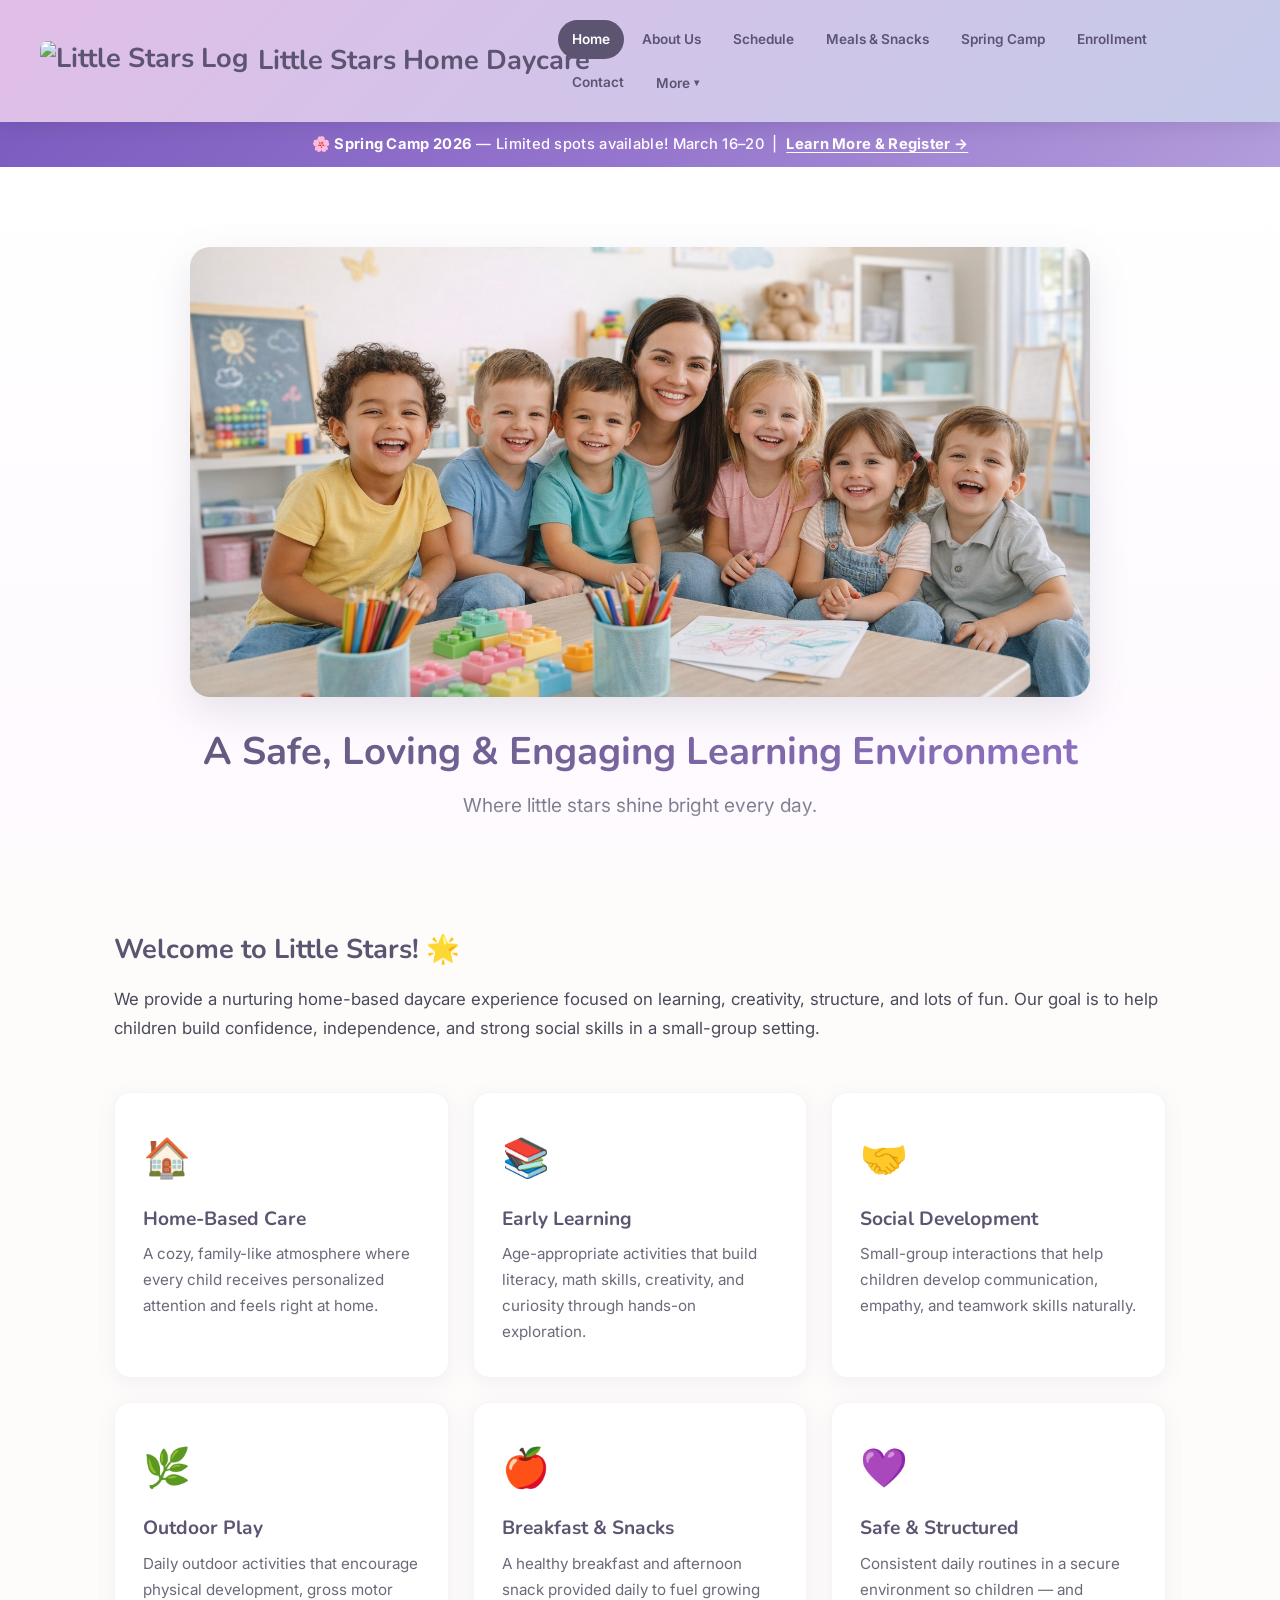
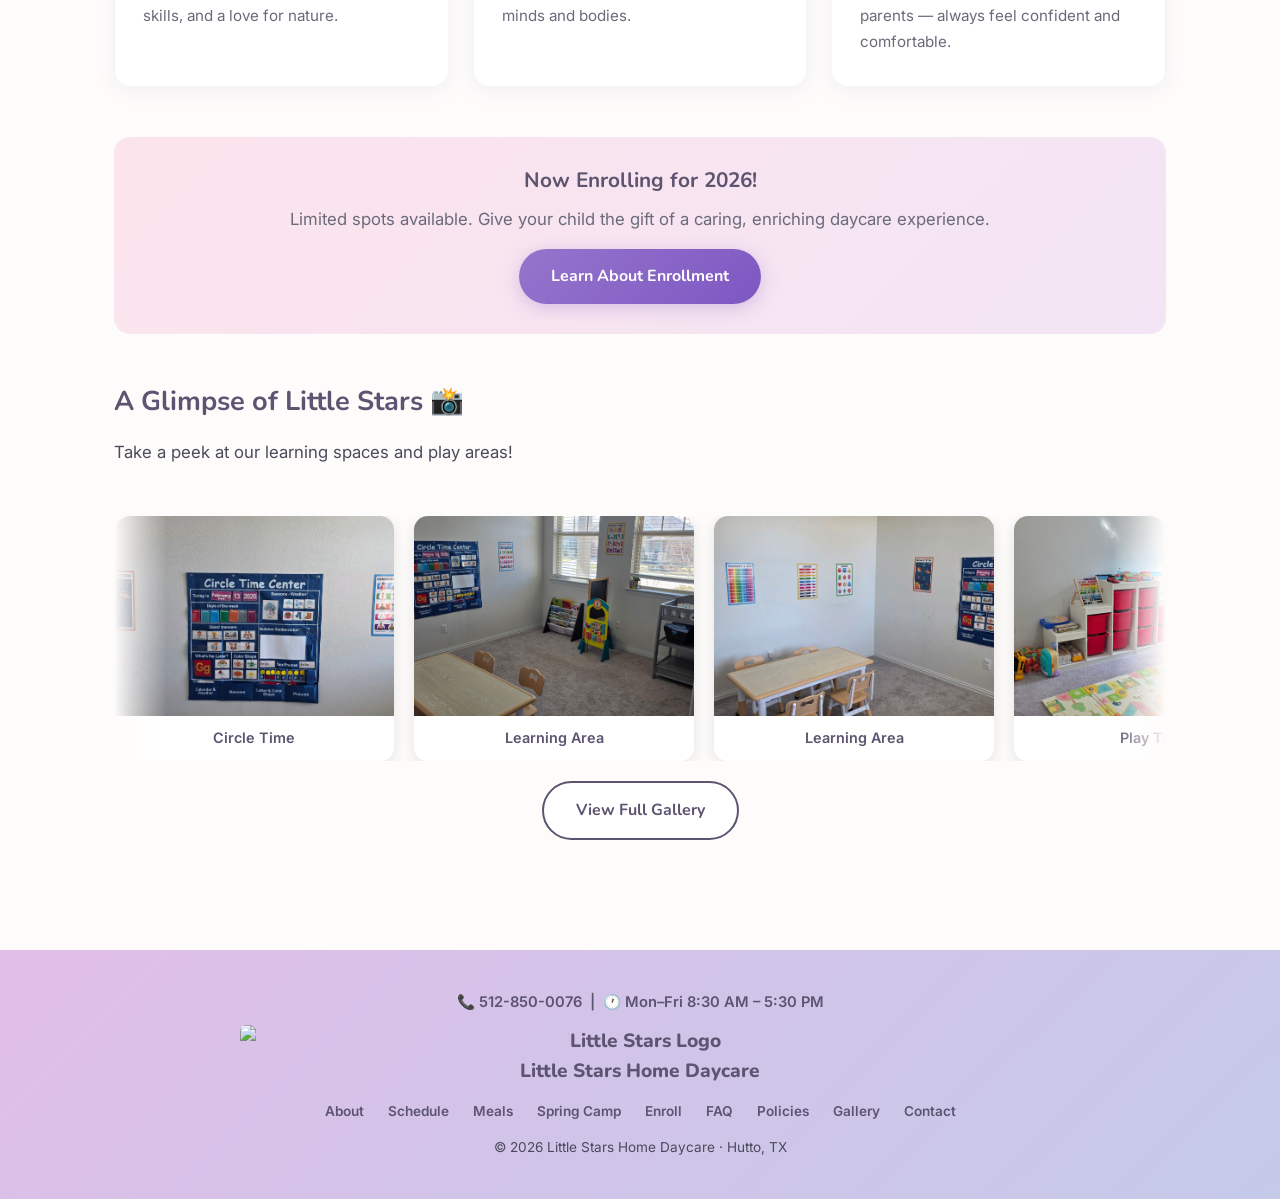
==== index.html @ 95484e2f "Added a spring break camp banner and images in home screen" ====
<!DOCTYPE html>
<html lang="en">
<head>
  <meta charset="UTF-8">
  <meta name="viewport" content="width=device-width, initial-scale=1.0">
  <meta name="description" content="Little Stars Home Daycare in Hutto, TX — a safe, loving, and engaging learning environment for children.">
  <title>Little Stars Home Daycare</title>
  <link rel="preconnect" href="https://fonts.googleapis.com">
  <link rel="preconnect" href="https://fonts.gstatic.com" crossorigin>
  <link href="https://fonts.googleapis.com/css2?family=Inter:wght@400;500;600&family=Nunito:wght@700;800&display=swap" rel="stylesheet">
  <link rel="icon" type="image/png" href="littlestarslogo.png">
  <link rel="stylesheet" href="styles.css">
</head>
<body>

<header>
  <div class="header-inner">
    <h1><a href="index.html"><img src="littlestarslogo.png" alt="Little Stars Logo" class="logo-img"> Little Stars Home Daycare</a></h1>
    <button class="menu-toggle" aria-label="Toggle menu" onclick="document.querySelector('nav').classList.toggle('active')">
      <span></span><span></span><span></span>
    </button>
    <nav>
      <a href="index.html" class="active">Home</a>
      <a href="about.html">About Us</a>
      <a href="schedule.html">Schedule</a>
      <a href="meals.html">Meals &amp; Snacks</a>
      <a href="springcamp.html">Spring Camp</a>
      <a href="enrollment.html">Enrollment</a>
      <a href="contact.html">Contact</a>
      <div class="nav-dropdown">
        <button class="dropdown-toggle">More <span class="dropdown-arrow">&#9662;</span></button>
        <div class="dropdown-menu"><div class="dropdown-menu-inner">
          <a href="gallery.html">Gallery</a>
          <a href="faq.html">FAQ</a>
          <a href="policies.html">Policies</a>
        </div></div>
      </div>
    </nav>
  </div>
</header>

<div class="announcement-banner">
  🌸 <strong>Spring Camp 2026</strong> — Limited spots available! March 16–20 &nbsp;|&nbsp; <a href="springcamp.html">Learn More &amp; Register →</a>
</div>

<section class="hero">
  <img src="classroom.jpg" alt="Children learning and playing in a bright classroom">
  <h2>A Safe, Loving &amp; Engaging Learning Environment</h2>
  <p>Where little stars shine bright every day.</p>
</section>

<div class="container">
  <div class="section">
    <h2>Welcome to Little Stars! 🌟</h2>
    <p>We provide a nurturing home-based daycare experience focused on learning, creativity, structure, and lots of fun. Our goal is to help children build confidence, independence, and strong social skills in a small-group setting.</p>
  </div>

  <div class="card-grid">
    <div class="card animate-in">
      <span class="card-icon">🏠</span>
      <h3>Home-Based Care</h3>
      <p>A cozy, family-like atmosphere where every child receives personalized attention and feels right at home.</p>
    </div>
    <div class="card animate-in">
      <span class="card-icon">📚</span>
      <h3>Early Learning</h3>
      <p>Age-appropriate activities that build literacy, math skills, creativity, and curiosity through hands-on exploration.</p>
    </div>
    <div class="card animate-in">
      <span class="card-icon">🤝</span>
      <h3>Social Development</h3>
      <p>Small-group interactions that help children develop communication, empathy, and teamwork skills naturally.</p>
    </div>
    <div class="card animate-in">
      <span class="card-icon">🌿</span>
      <h3>Outdoor Play</h3>
      <p>Daily outdoor activities that encourage physical development, gross motor skills, and a love for nature.</p>
    </div>
    <div class="card animate-in">
      <span class="card-icon">🍎</span>
      <h3>Breakfast &amp; Snacks</h3>
      <p>A healthy breakfast and afternoon snack provided daily to fuel growing minds and bodies.</p>
    </div>
    <div class="card animate-in">
      <span class="card-icon">💜</span>
      <h3>Safe &amp; Structured</h3>
      <p>Consistent daily routines in a secure environment so children — and parents — always feel confident and comfortable.</p>
    </div>
  </div>

  <div class="highlight-box" style="margin-top: 50px;">
    <h3>Now Enrolling for 2026!</h3>
    <p>Limited spots available. Give your child the gift of a caring, enriching daycare experience.</p>
    <a href="enrollment.html" class="btn btn-primary" style="margin-top: 16px;">Learn About Enrollment</a>
  </div>

  <!-- <div class="section" style="margin-top: 50px;">
    <h2>What Parents Are Saying 💬</h2>
    <p>Don't just take our word for it — hear from families in our Little Stars community.</p>
  </div>

  <div class="testimonial-grid">
    <div class="testimonial-card animate-in">
      <div class="testimonial-stars">⭐⭐⭐⭐⭐</div>
      <p class="testimonial-text">"My daughter absolutely loves going to Little Stars! She's learning so much and always comes home happy. The small group size makes such a difference — she gets so much attention and care."</p>
      <div class="testimonial-author">— Sarah M., Parent</div>
    </div>
    <div class="testimonial-card animate-in">
      <div class="testimonial-stars">⭐⭐⭐⭐⭐</div>
      <p class="testimonial-text">"We were nervous about daycare, but Little Stars made the transition so smooth. The daily routine, healthy meals, and outdoor time are exactly what we wanted. Highly recommend!"</p>
      <div class="testimonial-author">— David &amp; Jessica R., Parents</div>
    </div>
    <div class="testimonial-card animate-in">
      <div class="testimonial-stars">⭐⭐⭐⭐⭐</div>
      <p class="testimonial-text">"The communication is amazing — I always know what my son did during the day. He's made great friends and his social skills have grown so much since starting here."</p>
      <div class="testimonial-author">— Maria L., Parent</div>
    </div>
  </div> -->

  <div class="section" style="margin-top: 50px;">
    <h2>A Glimpse of Little Stars 📸</h2>
    <p>Take a peek at our learning spaces and play areas!</p>
  </div>

  <div class="carousel-wrapper">
    <div class="carousel-track">
      <div class="carousel-slide">
        <img src="images/circletime.jpg" alt="Circle time activities with kids">
        <div class="carousel-caption">Circle Time</div>
      </div>
      <div class="carousel-slide">
        <img src="images/learn1.jpg" alt="Our learning area setup">
        <div class="carousel-caption">Learning Area</div>
      </div>
      <div class="carousel-slide">
        <img src="images/learn2.jpg" alt="Another view of our learning space">
        <div class="carousel-caption">Learning Area</div>
      </div>
      <div class="carousel-slide">
        <img src="images/play1.jpg" alt="Kids play area">
        <div class="carousel-caption">Play Time</div>
      </div>
      <div class="carousel-slide">
        <img src="images/play2.jpg" alt="Another view of the play area">
        <div class="carousel-caption">Play Time</div>
      </div>
      <!-- Duplicated for seamless infinite loop -->
      <div class="carousel-slide">
        <img src="images/circletime.jpg" alt="Circle time activities with kids">
        <div class="carousel-caption">Circle Time</div>
      </div>
      <div class="carousel-slide">
        <img src="images/learn1.jpg" alt="Our learning area setup">
        <div class="carousel-caption">Learning Area</div>
      </div>
      <div class="carousel-slide">
        <img src="images/learn2.jpg" alt="Another view of our learning space">
        <div class="carousel-caption">Learning Area</div>
      </div>
      <div class="carousel-slide">
        <img src="images/play1.jpg" alt="Kids play area">
        <div class="carousel-caption">Play Time</div>
      </div>
      <div class="carousel-slide">
        <img src="images/play2.jpg" alt="Another view of the play area">
        <div class="carousel-caption">Play Time</div>
      </div>
    </div>
  </div>

  <div style="text-align: center; margin-top: 20px;">
    <a href="gallery.html" class="btn btn-secondary">View Full Gallery</a>
  </div>
</div>

<footer>
  <div class="footer-inner">
    <div class="footer-info">📞 512-850-0076 &nbsp;|&nbsp; 🕐 Mon–Fri 8:30 AM – 5:30 PM</div>
    <div class="footer-brand"><img src="littlestarslogo.png" alt="Little Stars Logo" class="logo-img">Little Stars Home Daycare</div>
    <div class="footer-links">
      <a href="about.html">About</a>
      <a href="schedule.html">Schedule</a>
      <a href="meals.html">Meals</a>
      <a href="springcamp.html">Spring Camp</a>
      <a href="enrollment.html">Enroll</a>
      <a href="faq.html">FAQ</a>
      <a href="policies.html">Policies</a>
      <a href="gallery.html">Gallery</a>
      <a href="contact.html">Contact</a>
    </div>
    <div class="footer-copy">&copy; 2026 Little Stars Home Daycare &middot; Hutto, TX</div>
  </div>
</footer>

</body>
</html>
---- styles.css ----
/* ===== Google Fonts imported in HTML ===== */

/* ===== Reset & Base ===== */
*, *::before, *::after {
  margin: 0;
  padding: 0;
  box-sizing: border-box;
}

html {
  scroll-behavior: smooth;
}

body {
  font-family: 'Inter', 'Segoe UI', sans-serif;
  background-color: #fefcfb;
  color: #4a4a5a;
  line-height: 1.7;
  overflow-x: hidden;
}

h1, h2, h3, h4 {
  font-family: 'Nunito', 'Segoe UI', sans-serif;
  color: #5c5470;
  line-height: 1.3;
}

:root {
  --text-light: #7a7a8a;
}

img {
  max-width: 100%;
  display: block;
}

a {
  color: inherit;
  text-decoration: none;
}

/* ===== Header & Navigation ===== */
header {
  background: linear-gradient(135deg, #e1bee7 0%, #d1c4e9 50%, #c5cae9 100%);
  padding: 20px 30px;
  position: sticky;
  top: 0;
  z-index: 1000;
  box-shadow: 0 2px 20px rgba(0,0,0,0.1);
}

/* ===== Announcement Banner ===== */
.announcement-banner {
  background: linear-gradient(135deg, #7c5cbf 0%, #9575cd 50%, #b39ddb 100%);
  color: #fff;
  text-align: center;
  padding: 10px 20px;
  font-size: 0.92rem;
  font-weight: 500;
  letter-spacing: 0.3px;
  animation: bannerPulse 3s ease-in-out infinite;
}

.announcement-banner a {
  color: #fff;
  font-weight: 700;
  text-decoration: underline;
  text-underline-offset: 3px;
  transition: opacity 0.3s;
}

.announcement-banner a:hover {
  opacity: 0.85;
}

@keyframes bannerPulse {
  0%, 100% { background-position: 0% 50%; }
  50% { background-position: 100% 50%; }
}

.header-inner {
  max-width: 1200px;
  margin: 0 auto;
  display: flex;
  align-items: center;
  justify-content: space-between;
  gap: 12px;
  position: relative;
}

header h1 {
  font-size: 1.7rem;
  color: #5c5470;
  white-space: nowrap;
  min-width: 0;
}

header h1 a {
  display: flex;
  align-items: center;
  gap: 10px;
  text-decoration: none;
  color: inherit;
  white-space: nowrap;
}

header h1 .logo-img {
  height: 40px;
  width: auto;
  border-radius: 8px;
}

.footer-brand .logo-img {
  height: 30px;
  width: auto;
  vertical-align: middle;
  border-radius: 6px;
  margin-right: 6px;
}

header h1 .logo-icon {
  font-size: 1.8rem;
}

nav {
  display: flex;
  align-items: center;
  gap: 4px;
  flex-wrap: wrap;
}

nav a {
  padding: 8px 14px;
  border-radius: 25px;
  font-weight: 600;
  font-size: 0.85rem;
  color: #5c5470;
  transition: all 0.3s ease;
  position: relative;
}

nav a:hover {
  background: rgba(92, 84, 112, 0.1);
  color: #3d3555;
}

nav a.active {
  background: #5c5470;
  color: #fff;
}

/* Nav Dropdown (More menu) */
.nav-dropdown {
  position: relative;
}

.nav-dropdown > .dropdown-toggle {
  padding: 8px 14px;
  border-radius: 25px;
  font-weight: 600;
  font-size: 0.85rem;
  color: #5c5470;
  cursor: pointer;
  transition: all 0.3s ease;
  background: transparent;
  border: none;
  font-family: 'Inter', 'Segoe UI', sans-serif;
  display: flex;
  align-items: center;
  gap: 4px;
}

.nav-dropdown > .dropdown-toggle:hover {
  background: rgba(92, 84, 112, 0.1);
  color: #3d3555;
}

.nav-dropdown > .dropdown-toggle.has-active {
  background: #5c5470;
  color: #fff;
}

.dropdown-arrow {
  font-size: 0.65rem;
  transition: transform 0.3s ease;
}

.nav-dropdown:hover .dropdown-arrow {
  transform: rotate(180deg);
}

.dropdown-menu {
  display: none;
  position: absolute;
  top: 100%;
  right: 0;
  padding-top: 6px;
  background: transparent;
  min-width: 170px;
  z-index: 1002;
}

.dropdown-menu-inner {
  background: #fff;
  border-radius: 14px;
  box-shadow: 0 10px 35px rgba(92, 84, 112, 0.18);
  border: 1px solid rgba(92, 84, 112, 0.08);
  padding: 8px;
}

.nav-dropdown:hover .dropdown-menu {
  display: block;
}

.dropdown-menu a {
  display: block;
  padding: 10px 16px;
  border-radius: 10px;
  font-weight: 600;
  font-size: 0.88rem;
  color: #5c5470;
  transition: all 0.2s ease;
  white-space: nowrap;
}

.dropdown-menu a:hover {
  background: rgba(92, 84, 112, 0.08);
}

.dropdown-menu a.active {
  background: #5c5470;
  color: #fff;
}

/* Hamburger Menu */
.menu-toggle {
  display: none;
  flex-direction: column;
  gap: 5px;
  cursor: pointer;
  padding: 8px;
  border: none;
  background: transparent;
  z-index: 1001;
}

.menu-toggle span {
  display: block;
  width: 26px;
  height: 3px;
  background: #5c5470;
  border-radius: 3px;
  transition: all 0.3s ease;
}

/* ===== Hero Section ===== */
.hero {
  text-align: center;
  padding: 80px 20px 60px;
  background: linear-gradient(180deg, #ffffff 0%, #fef9ff 100%);
  position: relative;
}

.hero::after {
  content: '';
  position: absolute;
  bottom: 0;
  left: 0;
  right: 0;
  height: 80px;
  background: linear-gradient(180deg, transparent, #fefcfb);
}

.hero img {
  width: 100%;
  max-width: 900px;
  max-height: 450px;
  object-fit: cover;
  border-radius: 20px;
  margin: 0 auto 30px;
  box-shadow: 0 15px 40px rgba(92, 84, 112, 0.15);
}

.hero h2 {
  font-size: 2.4rem;
  margin-bottom: 12px;
  background: linear-gradient(135deg, #5c5470, #9575cd);
  -webkit-background-clip: text;
  -webkit-text-fill-color: transparent;
  background-clip: text;
}

.hero p {
  font-size: 1.2rem;
  color: #7a7a8a;
  max-width: 600px;
  margin: 0 auto;
}

/* ===== Page Banner (for inner pages) ===== */
.page-banner {
  text-align: center;
  padding: 60px 20px 40px;
  background: linear-gradient(180deg, #ffffff 0%, #fef9ff 100%);
}

.page-banner h2 {
  font-size: 2.2rem;
  margin-bottom: 10px;
}

.page-banner p {
  font-size: 1.1rem;
  color: #7a7a8a;
  max-width: 600px;
  margin: 0 auto;
}

.page-banner .banner-icon {
  font-size: 3rem;
  margin-bottom: 12px;
  display: block;
}

/* ===== Container ===== */
.container {
  max-width: 1100px;
  margin: 0 auto;
  padding: 50px 24px;
}

/* ===== Section ===== */
.section {
  margin-bottom: 50px;
}

.section h2 {
  color: #5c5470;
  margin-bottom: 18px;
  font-size: 1.7rem;
}

.section p {
  margin-bottom: 14px;
  font-size: 1.05rem;
}

/* ===== Card Grid ===== */
.card-grid {
  display: grid;
  grid-template-columns: repeat(auto-fit, minmax(280px, 1fr));
  gap: 24px;
  margin-top: 30px;
}

.card {
  background: #fff;
  border-radius: 16px;
  padding: 32px 28px;
  box-shadow: 0 4px 20px rgba(92, 84, 112, 0.08);
  border: 1px solid rgba(92, 84, 112, 0.06);
  transition: transform 0.3s ease, box-shadow 0.3s ease;
}

.card:hover {
  transform: translateY(-4px);
  box-shadow: 0 12px 35px rgba(92, 84, 112, 0.14);
}

.card .card-icon {
  font-size: 2.4rem;
  margin-bottom: 16px;
  display: block;
}

.card h3 {
  font-size: 1.2rem;
  margin-bottom: 10px;
  color: #5c5470;
}

.card p {
  font-size: 0.95rem;
  color: #6a6a7a;
}

/* ===== Timeline (Schedule) ===== */
.timeline {
  position: relative;
  padding-left: 40px;
  margin-top: 30px;
}

.timeline::before {
  content: '';
  position: absolute;
  left: 14px;
  top: 0;
  bottom: 0;
  width: 3px;
  background: linear-gradient(180deg, #ce93d8, #9575cd, #7986cb);
  border-radius: 3px;
}

.timeline-item {
  position: relative;
  margin-bottom: 28px;
  padding: 20px 24px;
  background: #fff;
  border-radius: 14px;
  box-shadow: 0 3px 15px rgba(92, 84, 112, 0.07);
  border: 1px solid rgba(92, 84, 112, 0.05);
  transition: transform 0.2s ease;
}

.timeline-item:hover {
  transform: translateX(4px);
}

.timeline-item::before {
  content: '';
  position: absolute;
  left: -33px;
  top: 24px;
  width: 14px;
  height: 14px;
  background: #9575cd;
  border-radius: 50%;
  border: 3px solid #fff;
  box-shadow: 0 0 0 2px #ce93d8;
}

.timeline-item .time {
  font-weight: 700;
  color: #9575cd;
  font-size: 0.95rem;
  margin-bottom: 4px;
}

.timeline-item .activity {
  color: #4a4a5a;
  font-size: 1.05rem;
}

/* ===== Meal Cards ===== */
.meal-grid {
  display: grid;
  grid-template-columns: repeat(auto-fit, minmax(240px, 1fr));
  gap: 20px;
  margin-top: 30px;
}

.meal-card {
  background: #fff;
  border-radius: 14px;
  padding: 24px;
  text-align: center;
  box-shadow: 0 3px 15px rgba(92, 84, 112, 0.07);
  border: 1px solid rgba(92, 84, 112, 0.05);
  transition: transform 0.3s ease;
}

.meal-card:hover {
  transform: translateY(-3px);
}

.meal-card .meal-icon {
  font-size: 2.5rem;
  margin-bottom: 12px;
  display: block;
}

.meal-card h3 {
  font-size: 1.1rem;
  color: #5c5470;
  margin-bottom: 8px;
}

.meal-card p {
  font-size: 0.92rem;
  color: #7a7a8a;
}

/* ===== Weekly Menu Table ===== */
.menu-table-wrapper {
  overflow-x: auto;
  margin: 0 auto 40px;
  max-width: 960px;
  border-radius: 16px;
  box-shadow: 0 4px 20px rgba(0, 0, 0, 0.06);
}

.menu-table {
  width: 100%;
  border-collapse: collapse;
  font-size: 0.92rem;
  background: #fff;
  border-radius: 16px;
  overflow: hidden;
}

.menu-table thead tr {
  background: linear-gradient(135deg, #7c5cbf 0%, #a78bfa 100%);
  color: #fff;
}

.menu-table th {
  padding: 14px 12px;
  font-weight: 700;
  font-family: 'Nunito', sans-serif;
  font-size: 0.88rem;
  text-align: center;
  letter-spacing: 0.3px;
}

.menu-table td {
  padding: 14px 12px;
  text-align: center;
  vertical-align: top;
  border-bottom: 1px solid #f0eef5;
  line-height: 1.6;
  color: #4a4a5a;
}

.menu-table tbody tr:hover {
  background-color: #faf8ff;
}

.menu-table .meal-label {
  font-weight: 700;
  font-family: 'Nunito', sans-serif;
  color: #5b3e96;
  white-space: nowrap;
  text-align: left;
  min-width: 110px;
}

.menu-table .lunch-row {
  background: #fef9f0;
}

.menu-table .lunch-row td[colspan] {
  font-style: italic;
  color: #9a8a6a;
  font-weight: 500;
}

@media (max-width: 768px) {
  .menu-table {
    font-size: 0.82rem;
  }
  .menu-table th,
  .menu-table td {
    padding: 10px 8px;
  }
}

/* ===== CTA Button ===== */
.btn {
  display: inline-block;
  padding: 14px 32px;
  border-radius: 30px;
  font-weight: 700;
  font-size: 1rem;
  text-align: center;
  transition: all 0.3s ease;
  cursor: pointer;
  border: none;
  font-family: 'Nunito', 'Segoe UI', sans-serif;
}

.btn-primary {
  background: linear-gradient(135deg, #9575cd, #7e57c2);
  color: #fff;
  box-shadow: 0 4px 18px rgba(149, 117, 205, 0.35);
}

.btn-primary:hover {
  background: linear-gradient(135deg, #7e57c2, #673ab7);
  box-shadow: 0 6px 25px rgba(149, 117, 205, 0.45);
  transform: translateY(-2px);
}

.btn-secondary {
  background: #fff;
  color: #5c5470;
  border: 2px solid #5c5470;
}

.btn-secondary:hover {
  background: #5c5470;
  color: #fff;
}

/* ===== Contact Form ===== */
.contact-form {
  max-width: 600px;
  margin: 30px auto 0;
}

.form-group {
  margin-bottom: 20px;
}

.form-group label {
  display: block;
  font-weight: 600;
  margin-bottom: 6px;
  color: #5c5470;
  font-size: 0.95rem;
}

.form-group input,
.form-group textarea,
.form-group select {
  width: 100%;
  padding: 14px 18px;
  border: 2px solid #e8e0f0;
  border-radius: 12px;
  font-size: 1rem;
  font-family: 'Inter', 'Segoe UI', sans-serif;
  color: #4a4a5a;
  transition: border-color 0.3s ease, box-shadow 0.3s ease;
  background: #fff;
}

.form-group input:focus,
.form-group textarea:focus,
.form-group select:focus {
  outline: none;
  border-color: #9575cd;
  box-shadow: 0 0 0 3px rgba(149, 117, 205, 0.15);
}

.form-group textarea {
  resize: vertical;
  min-height: 120px;
}

/* ===== Contact Info Cards ===== */
.contact-info-grid {
  display: grid;
  grid-template-columns: repeat(auto-fit, minmax(200px, 1fr));
  gap: 20px;
  margin-bottom: 40px;
}

.contact-info-card {
  text-align: center;
  padding: 28px 20px;
  background: #fff;
  border-radius: 14px;
  box-shadow: 0 3px 15px rgba(92, 84, 112, 0.07);
  border: 1px solid rgba(92, 84, 112, 0.05);
}

.contact-info-card .info-icon {
  font-size: 2rem;
  margin-bottom: 10px;
  display: block;
}

.contact-info-card h3 {
  font-size: 1rem;
  color: #5c5470;
  margin-bottom: 4px;
}

.contact-info-card p {
  color: #7a7a8a;
  font-size: 0.95rem;
}

.contact-info-card a {
  color: #9575cd;
  font-weight: 600;
}

.contact-info-card a:hover {
  text-decoration: underline;
}

/* ===== Spring Break Feature ===== */
.camp-highlights {
  display: grid;
  grid-template-columns: repeat(auto-fit, minmax(200px, 1fr));
  gap: 18px;
  margin: 30px 0;
}

.camp-highlight {
  text-align: center;
  padding: 24px 16px;
  background: linear-gradient(135deg, #fce4ec, #f3e5f5);
  border-radius: 14px;
  transition: transform 0.3s ease;
}

.camp-highlight:hover {
  transform: scale(1.03);
}

.camp-highlight .highlight-icon {
  font-size: 2.2rem;
  margin-bottom: 10px;
  display: block;
}

.camp-highlight h3 {
  font-size: 1rem;
  color: #5c5470;
}

/* ===== Camp Theme Cards ===== */
.camp-themes {
  display: grid;
  grid-template-columns: repeat(auto-fit, minmax(170px, 1fr));
  gap: 20px;
  margin: 30px 0;
}

.camp-theme-card {
  position: relative;
  text-align: center;
  padding: 28px 16px 22px;
  background: #fff;
  border-radius: 16px;
  box-shadow: 0 4px 18px rgba(0, 0, 0, 0.06);
  border-top: 4px solid var(--accent, #7c5cbf);
  transition: transform 0.3s ease, box-shadow 0.3s ease;
  overflow: hidden;
}

.camp-theme-card:hover {
  transform: translateY(-5px);
  box-shadow: 0 8px 28px rgba(0, 0, 0, 0.1);
}

.camp-theme-card .theme-day {
  display: inline-block;
  font-size: 0.7rem;
  font-weight: 700;
  text-transform: uppercase;
  letter-spacing: 1.2px;
  color: #fff;
  background: var(--accent, #7c5cbf);
  padding: 3px 14px;
  border-radius: 20px;
  margin-bottom: 12px;
}

.camp-theme-card .theme-icon {
  display: block;
  font-size: 2.5rem;
  margin-bottom: 10px;
}

.camp-theme-card h3 {
  font-family: 'Nunito', sans-serif;
  font-size: 1.05rem;
  color: #3a3a4a;
  margin-bottom: 6px;
}

.camp-theme-card p {
  font-size: 0.85rem;
  color: #7a7a8a;
  line-height: 1.5;
}

/* Camp schedule table extras */
.camp-schedule-table td[colspan] {
  font-weight: 500;
  color: #5b3e96;
}

.camp-schedule-table td em {
  display: block;
  font-size: 0.82em;
  color: #9a8ab0;
  margin-top: 2px;
}

/* Alternating row colors for camp table */
.camp-schedule-table tbody tr:nth-child(odd) {
  background-color: #faf8ff;
}

.camp-schedule-table tbody tr:nth-child(even) {
  background-color: #fff;
}

/* Special row highlights */
.camp-schedule-table tbody tr.row-arrival {
  background: linear-gradient(135deg, #e8f5e9, #f1f8e9);
}

.camp-schedule-table tbody tr.row-breakfast {
  background: linear-gradient(135deg, #fff8e1, #fff3e0);
}

.camp-schedule-table tbody tr.row-outdoor {
  background: linear-gradient(135deg, #e0f7fa, #e8f5e9);
}

.camp-schedule-table tbody tr.row-lunch {
  background: linear-gradient(135deg, #fff3e0, #fce4ec);
}

.camp-schedule-table tbody tr.row-nap {
  background: linear-gradient(135deg, #ede7f6, #e8eaf6);
}

.camp-schedule-table tbody tr.row-snack {
  background: linear-gradient(135deg, #fce4ec, #fff3e0);
}

.camp-schedule-table tbody tr.row-craft {
  background: linear-gradient(135deg, #fce4ec, #f3e5f5);
}

.camp-schedule-table tbody tr.row-freeplay {
  background: linear-gradient(135deg, #e8f5e9, #e0f2f1);
}

.camp-schedule-table tbody tr.row-story {
  background: linear-gradient(135deg, #e3f2fd, #ede7f6);
}

.camp-schedule-table tbody tr.row-pickup {
  background: linear-gradient(135deg, #f3e5f5, #fce4ec);
}

.camp-schedule-table tbody tr:hover {
  filter: brightness(0.97);
  transition: filter 0.2s ease;
}

/* ===== Enrollment Highlights ===== */
.enrollment-features {
  display: grid;
  grid-template-columns: repeat(auto-fit, minmax(250px, 1fr));
  gap: 24px;
  margin: 30px 0;
}

.enrollment-feature {
  display: flex;
  align-items: flex-start;
  gap: 16px;
  padding: 24px;
  background: #fff;
  border-radius: 14px;
  box-shadow: 0 3px 15px rgba(92, 84, 112, 0.07);
  border: 1px solid rgba(92, 84, 112, 0.05);
}

.enrollment-feature .feature-icon {
  font-size: 1.8rem;
  flex-shrink: 0;
}

.enrollment-feature h3 {
  font-size: 1.05rem;
  color: #5c5470;
  margin-bottom: 4px;
}

.enrollment-feature p {
  font-size: 0.92rem;
  color: #7a7a8a;
}

/* ===== About Values ===== */
.values-grid {
  display: grid;
  grid-template-columns: repeat(auto-fit, minmax(220px, 1fr));
  gap: 24px;
  margin-top: 30px;
}

.value-card {
  text-align: center;
  padding: 32px 24px;
  background: #fff;
  border-radius: 16px;
  box-shadow: 0 4px 20px rgba(92, 84, 112, 0.08);
  border: 1px solid rgba(92, 84, 112, 0.06);
  transition: transform 0.3s ease;
}

.value-card:hover {
  transform: translateY(-4px);
}

.value-card .value-icon {
  font-size: 2.5rem;
  margin-bottom: 14px;
  display: block;
}

.value-card h3 {
  font-size: 1.1rem;
  color: #5c5470;
  margin-bottom: 8px;
}

.value-card p {
  font-size: 0.92rem;
  color: #7a7a8a;
}

/* ===== Text Highlights ===== */
.highlight-box {
  background: linear-gradient(135deg, #fce4ec, #f3e5f5);
  border-radius: 16px;
  padding: 30px;
  margin: 20px 0;
  text-align: center;
}

.highlight-box h3 {
  font-size: 1.3rem;
  color: #5c5470;
  margin-bottom: 10px;
}

.highlight-box p {
  font-size: 1.05rem;
  color: #6a6a7a;
}

/* ===== Auto-Scrolling Carousel ===== */
.carousel-wrapper {
  overflow: hidden;
  width: 100%;
  max-width: 1200px;
  margin: 0 auto;
  border-radius: 16px;
  mask-image: linear-gradient(to right, transparent, black 5%, black 95%, transparent);
  -webkit-mask-image: linear-gradient(to right, transparent, black 5%, black 95%, transparent);
}

.carousel-track {
  display: flex;
  gap: 20px;
  animation: carouselScroll 30s linear infinite;
  width: max-content;
}

.carousel-track:hover {
  animation-play-state: paused;
}

.carousel-slide {
  flex-shrink: 0;
  width: 280px;
  border-radius: 14px;
  overflow: hidden;
  box-shadow: 0 4px 15px rgba(0, 0, 0, 0.1);
  background: #fff;
  transition: transform 0.3s ease;
}

.carousel-slide:hover {
  transform: scale(1.03);
}

.carousel-slide img {
  width: 100%;
  height: 200px;
  object-fit: cover;
  display: block;
}

.carousel-caption {
  padding: 10px 14px;
  font-weight: 600;
  font-size: 0.9rem;
  color: #5c5470;
  text-align: center;
  background: #fff;
}

@keyframes carouselScroll {
  0% {
    transform: translateX(0);
  }
  100% {
    transform: translateX(-50%);
  }
}

@media (max-width: 768px) {
  .carousel-slide {
    width: 220px;
  }
  .carousel-slide img {
    height: 160px;
  }
}

@media (max-width: 480px) {
  .carousel-slide {
    width: 180px;
  }
  .carousel-slide img {
    height: 130px;
  }
}

/* ===== Footer ===== */
footer {
  text-align: center;
  padding: 40px 20px;
  background: linear-gradient(135deg, #e1bee7 0%, #d1c4e9 50%, #c5cae9 100%);
  margin-top: 60px;
  font-size: 0.9rem;
  color: #4a4a5a;
}

.footer-inner {
  max-width: 800px;
  margin: 0 auto;
}

.footer-inner .footer-brand {
  font-family: 'Nunito', 'Segoe UI', sans-serif;
  font-weight: 800;
  font-size: 1.2rem;
  color: #5c5470;
  margin-bottom: 8px;
}

.footer-inner .footer-links {
  margin: 12px 0;
}

.footer-inner .footer-links a {
  color: #5c5470;
  margin: 0 10px;
  font-weight: 600;
  font-size: 0.85rem;
  transition: color 0.3s;
}

.footer-inner .footer-links a:hover {
  color: #9575cd;
}

.footer-inner .footer-copy {
  margin-top: 12px;
  font-size: 0.85rem;
}

/* ===== Animations ===== */
@keyframes fadeInUp {
  from {
    opacity: 0;
    transform: translateY(20px);
  }
  to {
    opacity: 1;
    transform: translateY(0);
  }
}

.animate-in {
  animation: fadeInUp 0.6s ease forwards;
}

.animate-in:nth-child(2) { animation-delay: 0.1s; }
.animate-in:nth-child(3) { animation-delay: 0.2s; }
.animate-in:nth-child(4) { animation-delay: 0.3s; }
.animate-in:nth-child(5) { animation-delay: 0.4s; }
.animate-in:nth-child(6) { animation-delay: 0.5s; }

/* ===== Responsive ===== */
@media (max-width: 768px) {
  .menu-toggle {
    display: flex;
  }

  nav {
    display: none;
    width: 100%;
    flex-direction: column;
    gap: 4px;
    padding-top: 12px;
    position: absolute;
    top: 100%;
    left: 0;
    background: linear-gradient(135deg, #fce4ec 0%, #f3e5f5 50%, #e8eaf6 100%);
    padding: 12px 16px;
    border-radius: 0 0 16px 16px;
    box-shadow: 0 8px 20px rgba(0,0,0,0.08);
    z-index: 999;
  }

  nav.active {
    display: flex;
  }

  nav a {
    padding: 12px 16px;
    text-align: center;
    width: 100%;
    border-radius: 12px;
  }

  /* Flatten dropdown on mobile */
  .nav-dropdown {
    width: 100%;
  }

  .nav-dropdown > .dropdown-toggle {
    display: none;
  }

  .dropdown-menu {
    display: contents;
    position: static;
    box-shadow: none;
    border: none;
    padding: 0;
    min-width: unset;
    background: transparent;
  }

  .dropdown-menu a {
    padding: 12px 16px;
    text-align: center;
    width: 100%;
    border-radius: 12px;
    font-size: 0.9rem;
  }

  header h1 {
    font-size: 1.15rem;
  }

  .hero h2 {
    font-size: 1.6rem;
  }

  .hero {
    padding: 50px 16px 40px;
  }

  .page-banner h2 {
    font-size: 1.6rem;
  }

  .container {
    padding: 35px 16px;
  }

  .timeline {
    padding-left: 30px;
  }

  .timeline::before {
    left: 10px;
  }

  .timeline-item::before {
    left: -27px;
    width: 12px;
    height: 12px;
  }
}

@media (max-width: 480px) {
  header h1 {
    font-size: 1rem;
  }

  .hero h2 {
    font-size: 1.35rem;
  }

  .card-grid {
    grid-template-columns: 1fr;
  }

  .meal-grid {
    grid-template-columns: 1fr;
  }

  .camp-highlights {
    grid-template-columns: 1fr 1fr;
  }

  .camp-themes {
    grid-template-columns: 1fr 1fr;
  }
}

/* ===== Testimonials ===== */
.testimonial-grid {
  display: grid;
  grid-template-columns: repeat(auto-fit, minmax(280px, 1fr));
  gap: 24px;
  margin-top: 10px;
}

.testimonial-card {
  background: #fff;
  border-radius: 16px;
  padding: 30px 28px;
  box-shadow: 0 4px 20px rgba(92, 84, 112, 0.08);
  border: 1px solid rgba(92, 84, 112, 0.06);
  border-top: 4px solid #ce93d8;
  transition: transform 0.3s ease;
}

.testimonial-card:hover {
  transform: translateY(-3px);
}

.testimonial-stars {
  font-size: 1rem;
  letter-spacing: 2px;
  margin-bottom: 12px;
}

.testimonial-text {
  font-size: 1rem;
  font-style: italic;
  color: #5a5a6a;
  line-height: 1.7;
  margin-bottom: 16px;
}

.testimonial-author {
  font-weight: 700;
  font-size: 0.92rem;
  color: #5c5470;
}

/* ===== FAQ Accordion ===== */
.faq-list {
  max-width: 800px;
  margin: 0 auto;
}

.faq-item {
  background: #fff;
  border-radius: 14px;
  margin-bottom: 12px;
  box-shadow: 0 3px 15px rgba(92, 84, 112, 0.07);
  border: 1px solid rgba(92, 84, 112, 0.06);
  overflow: hidden;
  transition: box-shadow 0.3s ease;
}

.faq-item[open] {
  box-shadow: 0 6px 25px rgba(92, 84, 112, 0.12);
}

.faq-question {
  padding: 20px 24px;
  font-weight: 700;
  font-size: 1.05rem;
  color: #5c5470;
  cursor: pointer;
  list-style: none;
  display: flex;
  justify-content: space-between;
  align-items: center;
  transition: background 0.2s ease;
  font-family: 'Nunito', 'Segoe UI', sans-serif;
}

.faq-question:hover {
  background: rgba(92, 84, 112, 0.04);
}

.faq-question::-webkit-details-marker {
  display: none;
}

.faq-question::after {
  content: '+';
  font-size: 1.4rem;
  font-weight: 700;
  color: #9575cd;
  transition: transform 0.3s ease;
  flex-shrink: 0;
  margin-left: 16px;
}

.faq-item[open] .faq-question::after {
  content: '−';
  transform: rotate(180deg);
}

.faq-answer {
  padding: 0 24px 20px;
  color: #5a5a6a;
  font-size: 0.98rem;
  line-height: 1.7;
}

.faq-answer ul {
  margin: 10px 0 10px 20px;
}

.faq-answer li {
  margin-bottom: 6px;
}

.faq-answer a {
  color: #9575cd;
  font-weight: 600;
}

.faq-answer a:hover {
  text-decoration: underline;
}

/* ===== Photo Gallery ===== */
.gallery-grid {
  display: grid;
  grid-template-columns: repeat(auto-fit, minmax(280px, 1fr));
  gap: 20px;
  margin-top: 10px;
}

.gallery-item {
  border-radius: 16px;
  overflow: hidden;
  box-shadow: 0 4px 20px rgba(92, 84, 112, 0.1);
  transition: transform 0.3s ease, box-shadow 0.3s ease;
  background: #fff;
}

.gallery-item:hover {
  transform: translateY(-4px);
  box-shadow: 0 10px 30px rgba(92, 84, 112, 0.18);
}

.gallery-item img {
  width: 100%;
  height: 220px;
  object-fit: cover;
  display: block;
  transition: transform 0.4s ease;
}

.gallery-item:hover img {
  transform: scale(1.05);
}

.gallery-caption {
  padding: 14px 18px;
  font-weight: 600;
  font-size: 0.95rem;
  color: #5c5470;
  text-align: center;
  background: #fff;
}

/* ===== Policy Cards ===== */
.policy-section {
  display: flex;
  flex-direction: column;
  gap: 20px;
}

.policy-card {
  background: #fff;
  border-radius: 16px;
  padding: 30px 28px;
  box-shadow: 0 4px 20px rgba(92, 84, 112, 0.08);
  border: 1px solid rgba(92, 84, 112, 0.06);
}

.policy-card h3 {
  font-size: 1.2rem;
  color: #5c5470;
  margin-bottom: 14px;
  font-family: 'Nunito', 'Segoe UI', sans-serif;
}

.policy-card p {
  font-size: 0.98rem;
  color: #5a5a6a;
  margin-bottom: 10px;
  line-height: 1.7;
}

.policy-card ul {
  margin: 10px 0 10px 20px;
  color: #5a5a6a;
  font-size: 0.98rem;
}

.policy-card li {
  margin-bottom: 8px;
  line-height: 1.6;
}

/* ===== Footer Info Line ===== */
.footer-inner .footer-info {
  font-size: 0.92rem;
  color: #5c5470;
  font-weight: 600;
  margin-bottom: 10px;
}
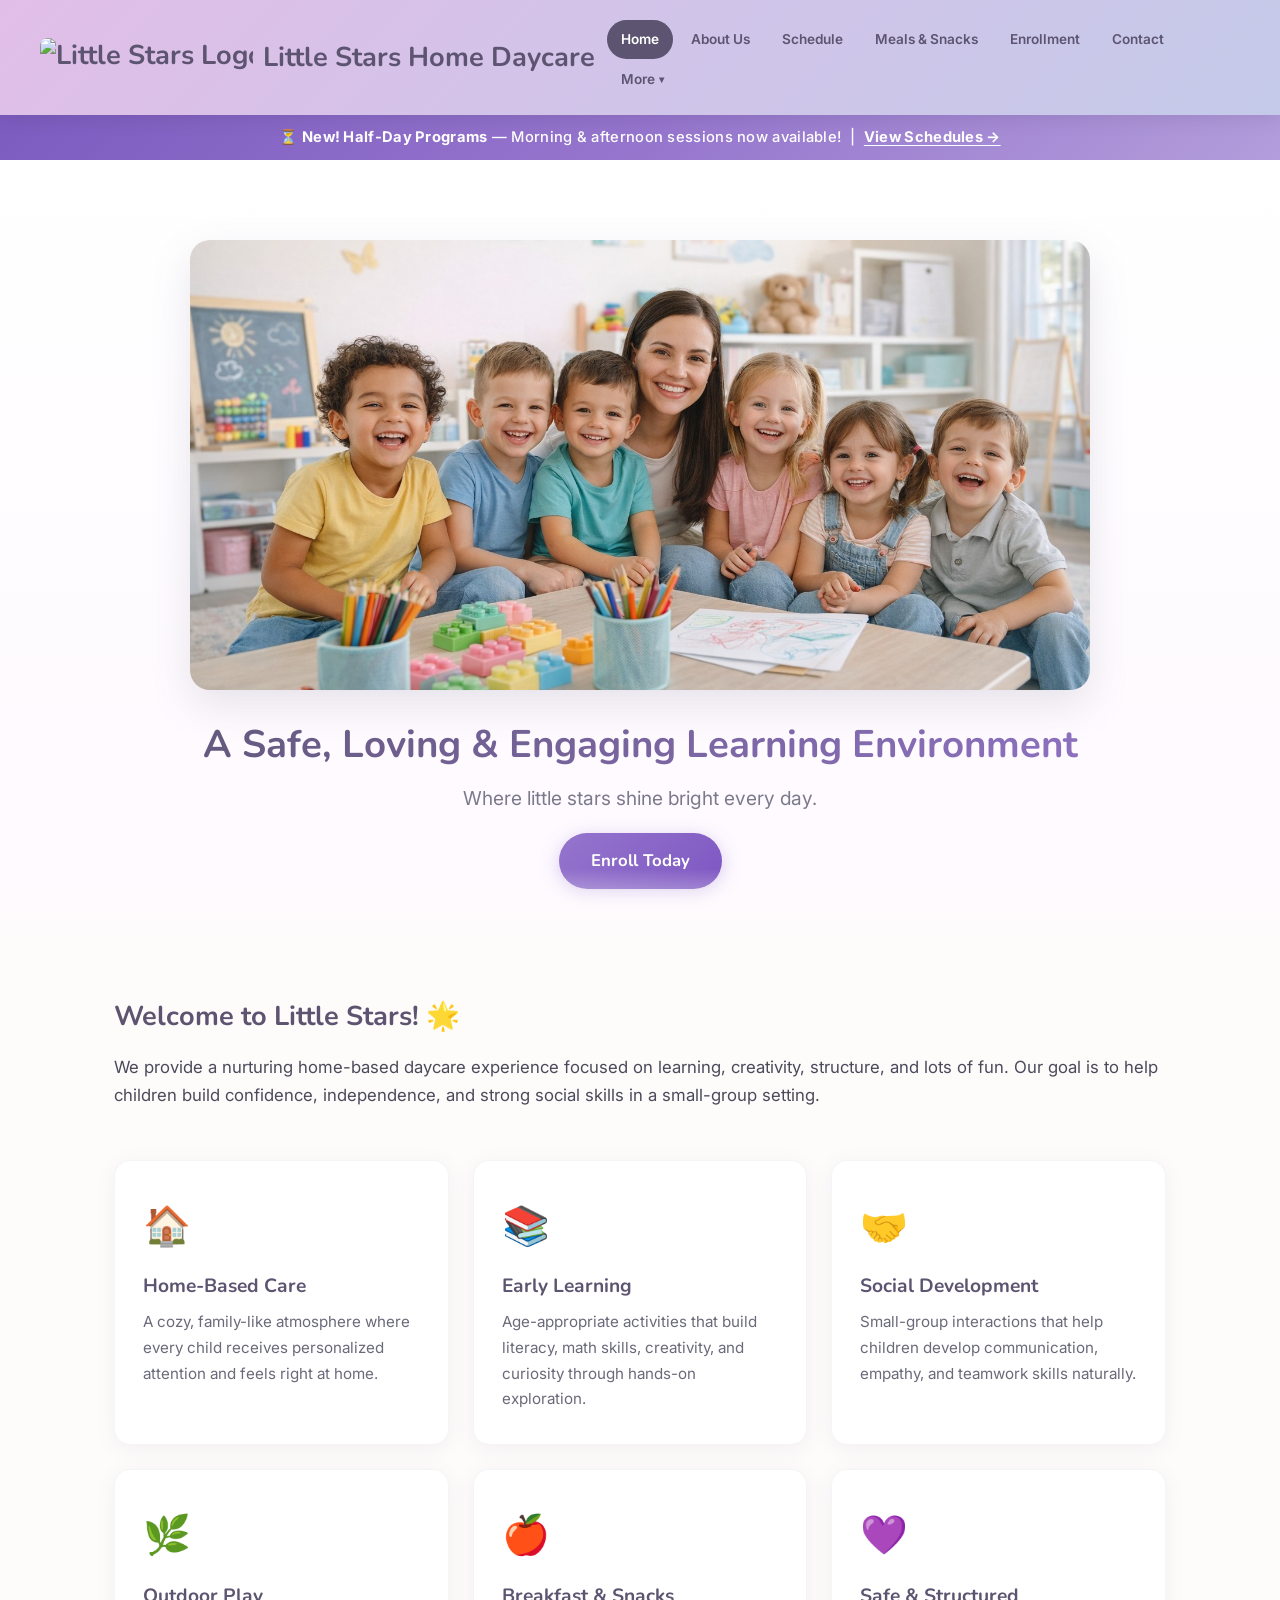
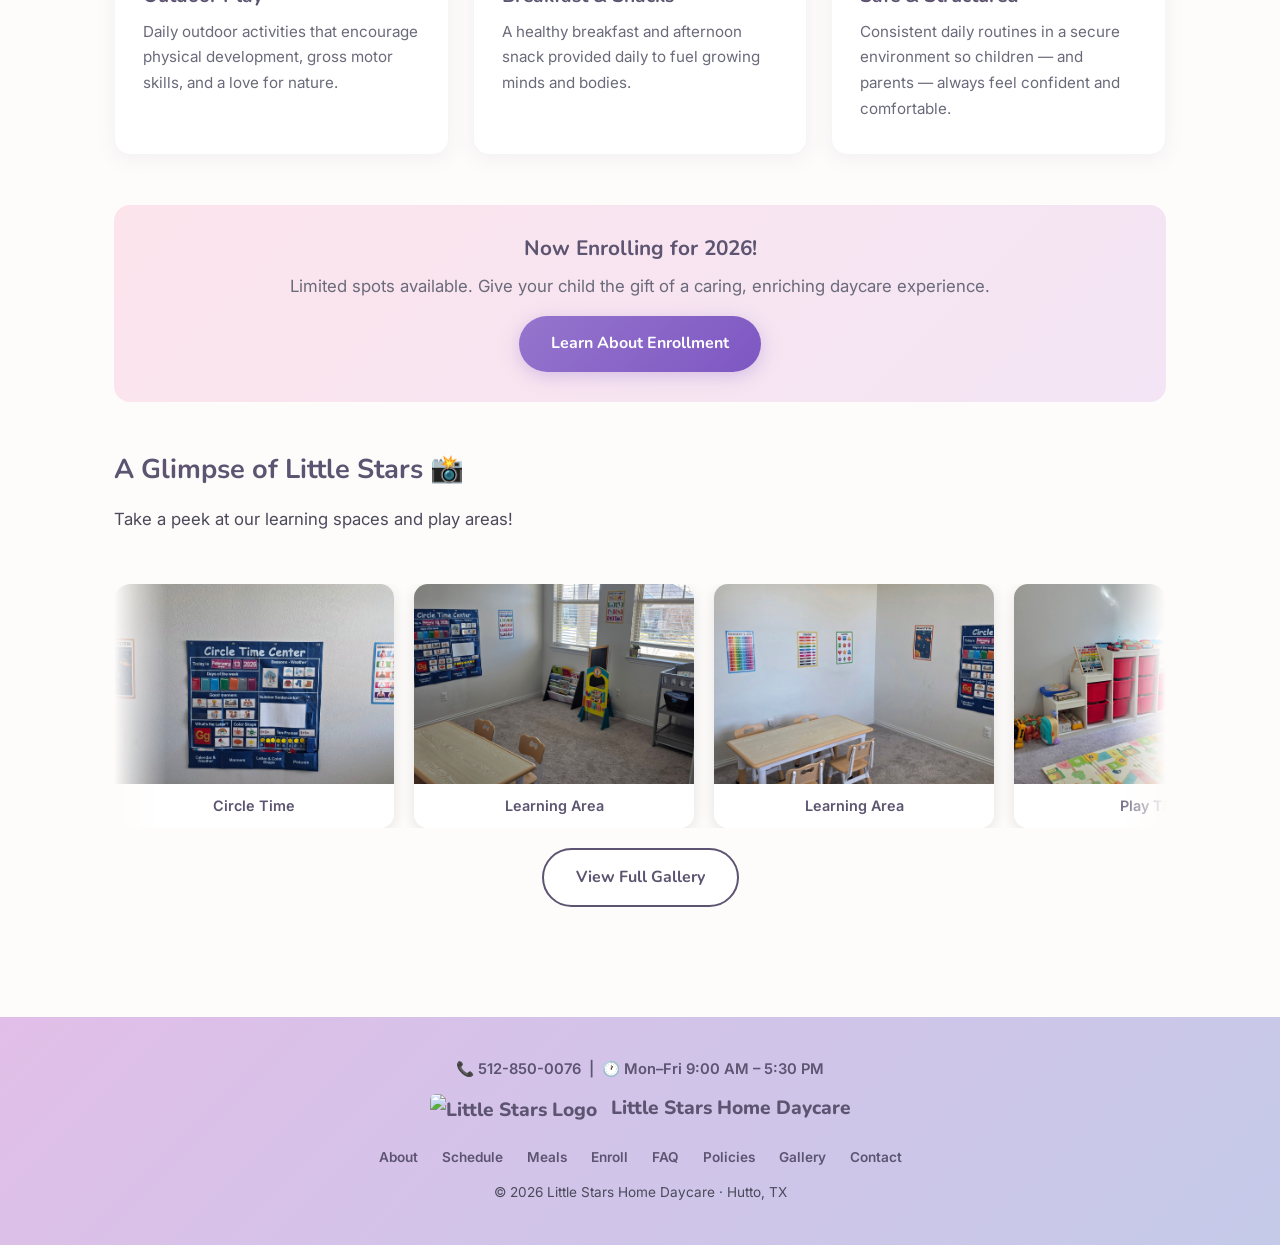
==== commit 4bda1d9a: "Commented out Spring camp. Added about Owner. Added half day programs" ====
--- a/index.html
+++ b/index.html
@@ -16,7 +16,7 @@
 <header>
   <div class="header-inner">
     <h1><a href="index.html"><img src="littlestarslogo.png" alt="Little Stars Logo" class="logo-img"> Little Stars Home Daycare</a></h1>
-    <button class="menu-toggle" aria-label="Toggle menu" onclick="document.querySelector('nav').classList.toggle('active')">
+    <button class="menu-toggle" aria-label="Toggle menu">
       <span></span><span></span><span></span>
     </button>
     <nav>
@@ -24,7 +24,7 @@
       <a href="about.html">About Us</a>
       <a href="schedule.html">Schedule</a>
       <a href="meals.html">Meals &amp; Snacks</a>
-      <a href="springcamp.html">Spring Camp</a>
+      <!-- <a href="springcamp.html">Spring Camp</a> -->
       <a href="enrollment.html">Enrollment</a>
       <a href="contact.html">Contact</a>
       <div class="nav-dropdown">
@@ -39,14 +39,19 @@
   </div>
 </header>
 
+<!-- <div class="announcement-banner">
+  🌸 <strong>Spring Camp 2026</strong> — Limited spots available! March 16–20 &nbsp;|&nbsp; <a href="springcamp.html">Learn More &amp; Register →</a>
+</div> -->
+
 <div class="announcement-banner">
-  🌸 <strong>Spring Camp 2026</strong> — Limited spots available! March 16–20 &nbsp;|&nbsp; <a href="springcamp.html">Learn More &amp; Register →</a>
+  ⏳ <strong>New! Half-Day Programs</strong> — Morning &amp; afternoon sessions now available! &nbsp;|&nbsp; <a href="schedule.html#halfday">View Schedules →</a>
 </div>
 
 <section class="hero">
   <img src="classroom.jpg" alt="Children learning and playing in a bright classroom">
   <h2>A Safe, Loving &amp; Engaging Learning Environment</h2>
   <p>Where little stars shine bright every day.</p>
+  <a href="enrollment.html" class="btn btn-primary" style="margin-top: 18px; font-size: 1.05rem;">Enroll Today</a>
 </section>
 
 <div class="container">
@@ -146,23 +151,23 @@
       </div>
       <!-- Duplicated for seamless infinite loop -->
       <div class="carousel-slide">
-        <img src="images/circletime.jpg" alt="Circle time activities with kids">
+        <img src="images/circletime.jpg" alt="Circle time activities with kids" loading="lazy">
         <div class="carousel-caption">Circle Time</div>
       </div>
       <div class="carousel-slide">
-        <img src="images/learn1.jpg" alt="Our learning area setup">
-        <div class="carousel-caption">Learning Area</div>
-      </div>
-      <div class="carousel-slide">
-        <img src="images/learn2.jpg" alt="Another view of our learning space">
-        <div class="carousel-caption">Learning Area</div>
-      </div>
-      <div class="carousel-slide">
-        <img src="images/play1.jpg" alt="Kids play area">
-        <div class="carousel-caption">Play Time</div>
-      </div>
-      <div class="carousel-slide">
-        <img src="images/play2.jpg" alt="Another view of the play area">
+        <img src="images/learn1.jpg" alt="Our learning area setup" loading="lazy">
+        <div class="carousel-caption">Learning Area</div>
+      </div>
+      <div class="carousel-slide">
+        <img src="images/learn2.jpg" alt="Another view of our learning space" loading="lazy">
+        <div class="carousel-caption">Learning Area</div>
+      </div>
+      <div class="carousel-slide">
+        <img src="images/play1.jpg" alt="Kids play area" loading="lazy">
+        <div class="carousel-caption">Play Time</div>
+      </div>
+      <div class="carousel-slide">
+        <img src="images/play2.jpg" alt="Another view of the play area" loading="lazy">
         <div class="carousel-caption">Play Time</div>
       </div>
     </div>
@@ -175,13 +180,13 @@
 
 <footer>
   <div class="footer-inner">
-    <div class="footer-info">📞 512-850-0076 &nbsp;|&nbsp; 🕐 Mon–Fri 8:30 AM – 5:30 PM</div>
+    <div class="footer-info">📞 512-850-0076 &nbsp;|&nbsp; 🕐 Mon–Fri 9:00 AM – 5:30 PM</div>
     <div class="footer-brand"><img src="littlestarslogo.png" alt="Little Stars Logo" class="logo-img">Little Stars Home Daycare</div>
     <div class="footer-links">
       <a href="about.html">About</a>
       <a href="schedule.html">Schedule</a>
       <a href="meals.html">Meals</a>
-      <a href="springcamp.html">Spring Camp</a>
+      <!-- <a href="springcamp.html">Spring Camp</a> -->
       <a href="enrollment.html">Enroll</a>
       <a href="faq.html">FAQ</a>
       <a href="policies.html">Policies</a>
@@ -192,5 +197,6 @@
   </div>
 </footer>
 
+<script src="script.js"></script>
 </body>
 </html>
--- a/styles.css
+++ b/styles.css
@@ -59,6 +59,8 @@
   font-weight: 500;
   letter-spacing: 0.3px;
   animation: bannerPulse 3s ease-in-out infinite;
+  white-space: normal;
+  word-wrap: break-word;
 }
 
 .announcement-banner a {
@@ -511,6 +513,9 @@
   font-size: 0.88rem;
   text-align: center;
   letter-spacing: 0.3px;
+  white-space: nowrap;
+  position: sticky;
+  top: 0;
 }
 
 .menu-table td {
@@ -548,10 +553,17 @@
 @media (max-width: 768px) {
   .menu-table {
     font-size: 0.82rem;
+    min-width: 580px;
   }
   .menu-table th,
   .menu-table td {
     padding: 10px 8px;
+  }
+  .menu-table th {
+    font-size: 0.78rem;
+  }
+  .menu-table .meal-label {
+    min-width: 80px;
   }
 }
 
@@ -680,6 +692,10 @@
   text-decoration: underline;
 }
 
+.contact-info-card a {
+  word-break: break-all;
+}
+
 /* ===== Spring Break Feature ===== */
 .camp-highlights {
   display: grid;
@@ -910,6 +926,296 @@
   color: #7a7a8a;
 }
 
+/* ===== Provider Card ===== */
+
+/* Why Choose Grid */
+.why-choose-grid {
+  display: grid;
+  grid-template-columns: repeat(auto-fit, minmax(280px, 1fr));
+  gap: 18px;
+  margin-top: 10px;
+}
+
+.why-choose-item {
+  display: flex;
+  align-items: flex-start;
+  gap: 14px;
+  padding: 20px 22px;
+  background: #fff;
+  border-radius: 14px;
+  box-shadow: 0 3px 14px rgba(92, 84, 112, 0.07);
+  border: 1px solid rgba(92, 84, 112, 0.06);
+  transition: transform 0.2s ease;
+}
+
+.why-choose-item:hover {
+  transform: translateY(-3px);
+}
+
+.why-choose-item span:first-child {
+  font-size: 1.6rem;
+  flex-shrink: 0;
+  line-height: 1;
+}
+
+.why-choose-item p {
+  font-size: 0.92rem;
+  color: #4a4a5a;
+  line-height: 1.55;
+  margin: 0;
+}
+
+@media (max-width: 480px) {
+  .why-choose-grid {
+    grid-template-columns: 1fr;
+  }
+  .why-choose-item {
+    padding: 16px 18px;
+  }
+}
+
+/* Provider Card */
+.provider-card {
+  display: flex;
+  align-items: center;
+  gap: 36px;
+  background: #fff;
+  border-radius: 20px;
+  padding: 36px;
+  box-shadow: 0 6px 30px rgba(92, 84, 112, 0.1);
+  border: 1px solid rgba(92, 84, 112, 0.06);
+  margin-bottom: 40px;
+}
+
+.provider-photo {
+  flex-shrink: 0;
+}
+
+.provider-photo img {
+  width: 200px;
+  height: 200px;
+  border-radius: 50%;
+  object-fit: cover;
+  border: 4px solid #e1bee7;
+  box-shadow: 0 4px 20px rgba(149, 117, 205, 0.2);
+}
+
+.provider-info h2 {
+  font-size: 1.5rem;
+  color: #5c5470;
+  margin-bottom: 4px;
+}
+
+.provider-info .provider-title {
+  font-weight: 700;
+  color: #9575cd;
+  font-size: 1rem;
+  margin-bottom: 14px;
+  letter-spacing: 0.3px;
+}
+
+.provider-info p {
+  font-size: 0.95rem;
+  color: #4a4a5a;
+  line-height: 1.7;
+  margin-bottom: 6px;
+}
+
+@media (max-width: 768px) {
+  .provider-card {
+    flex-direction: column;
+    text-align: center;
+    padding: 28px 20px;
+    gap: 20px;
+  }
+  .provider-photo img {
+    width: 160px;
+    height: 160px;
+  }
+}
+
+/* ===== Schedule Tabs ===== */
+.schedule-tabs {
+  display: flex;
+  justify-content: center;
+  gap: 12px;
+  margin-bottom: 40px;
+  flex-wrap: wrap;
+}
+
+.schedule-tab {
+  display: flex;
+  flex-direction: column;
+  align-items: center;
+  gap: 4px;
+  padding: 16px 32px;
+  border-radius: 14px;
+  font-family: 'Nunito', 'Segoe UI', sans-serif;
+  font-weight: 700;
+  font-size: 1.05rem;
+  color: #5c5470;
+  background: #fff;
+  border: 2px solid #e0dce8;
+  cursor: pointer;
+  transition: all 0.3s ease;
+  box-shadow: 0 2px 10px rgba(92, 84, 112, 0.06);
+}
+
+.schedule-tab:hover {
+  border-color: #9575cd;
+  background: #faf8ff;
+}
+
+.schedule-tab.active {
+  background: linear-gradient(135deg, #7c5cbf, #9575cd);
+  color: #fff;
+  border-color: transparent;
+  box-shadow: 0 4px 18px rgba(124, 92, 191, 0.3);
+}
+
+.tab-badge {
+  font-size: 0.72rem;
+  font-weight: 600;
+  opacity: 0.8;
+  letter-spacing: 0.3px;
+}
+
+.schedule-tab.active .tab-badge {
+  opacity: 0.9;
+}
+
+/* Tab Panels */
+.tab-panel {
+  display: none;
+}
+
+.tab-panel.active {
+  display: block;
+  animation: tabFadeIn 0.4s ease;
+}
+
+@keyframes tabFadeIn {
+  from { opacity: 0; transform: translateY(10px); }
+  to { opacity: 1; transform: translateY(0); }
+}
+
+@media (max-width: 480px) {
+  .schedule-tabs {
+    gap: 8px;
+  }
+  .schedule-tab {
+    padding: 12px 20px;
+    font-size: 0.92rem;
+    flex: 1;
+    min-width: 0;
+  }
+  .tab-badge {
+    font-size: 0.65rem;
+  }
+}
+
+/* ===== Half-Day Program Cards ===== */
+.halfday-grid {
+  display: grid;
+  grid-template-columns: repeat(2, 1fr);
+  gap: 24px;
+  margin-top: 10px;
+}
+
+.halfday-card {
+  background: #fff;
+  border-radius: 18px;
+  padding: 0;
+  box-shadow: 0 4px 22px rgba(92, 84, 112, 0.1);
+  border: 1px solid rgba(92, 84, 112, 0.06);
+  overflow: hidden;
+  transition: transform 0.3s ease, box-shadow 0.3s ease;
+}
+
+.halfday-card:hover {
+  transform: translateY(-4px);
+  box-shadow: 0 10px 35px rgba(92, 84, 112, 0.16);
+}
+
+.halfday-header {
+  text-align: center;
+  padding: 28px 20px 20px;
+  color: #fff;
+  position: relative;
+}
+
+.halfday-morning .halfday-header {
+  background: linear-gradient(135deg, #f9a825, #ffb74d);
+}
+
+.halfday-afternoon .halfday-header {
+  background: linear-gradient(135deg, #7c5cbf, #9575cd);
+}
+
+.halfday-icon {
+  font-size: 2.2rem;
+  display: block;
+  margin-bottom: 8px;
+}
+
+.halfday-header h3 {
+  color: #fff;
+  font-size: 1.25rem;
+  margin-bottom: 6px;
+}
+
+.halfday-time {
+  font-size: 1rem;
+  font-weight: 700;
+  opacity: 0.95;
+  letter-spacing: 0.5px;
+}
+
+.halfday-list {
+  list-style: none;
+  padding: 20px 24px;
+  margin: 0;
+}
+
+.halfday-list li {
+  padding: 9px 0;
+  border-bottom: 1px solid #f0eef5;
+  font-size: 0.92rem;
+  color: #4a4a5a;
+  line-height: 1.5;
+}
+
+.halfday-list li:last-child {
+  border-bottom: none;
+}
+
+.halfday-includes {
+  padding: 14px 24px;
+  background: #faf8ff;
+  font-size: 0.85rem;
+  color: #5c5470;
+  border-top: 1px solid #f0eef5;
+}
+
+@media (max-width: 768px) {
+  .halfday-grid {
+    grid-template-columns: 1fr;
+  }
+  .halfday-header {
+    padding: 22px 16px 16px;
+  }
+  .halfday-list {
+    padding: 16px 18px;
+  }
+  .halfday-list li {
+    font-size: 0.88rem;
+  }
+  .halfday-includes {
+    padding: 12px 18px;
+    font-size: 0.82rem;
+  }
+}
+
 /* ===== Text Highlights ===== */
 .highlight-box {
   background: linear-gradient(135deg, #fce4ec, #f3e5f5);
@@ -1030,6 +1336,9 @@
   font-size: 1.2rem;
   color: #5c5470;
   margin-bottom: 8px;
+  display: inline-flex;
+  align-items: center;
+  gap: 8px;
 }
 
 .footer-inner .footer-links {
@@ -1079,6 +1388,10 @@
 @media (max-width: 768px) {
   .menu-toggle {
     display: flex;
+  }
+
+  header {
+    padding: 14px 16px;
   }
 
   nav {
@@ -1090,7 +1403,7 @@
     position: absolute;
     top: 100%;
     left: 0;
-    background: linear-gradient(135deg, #fce4ec 0%, #f3e5f5 50%, #e8eaf6 100%);
+    background: linear-gradient(135deg, #e1bee7 0%, #d1c4e9 50%, #c5cae9 100%);
     padding: 12px 16px;
     border-radius: 0 0 16px 16px;
     box-shadow: 0 8px 20px rgba(0,0,0,0.08);
@@ -1106,6 +1419,7 @@
     text-align: center;
     width: 100%;
     border-radius: 12px;
+    font-size: 0.95rem;
   }
 
   /* Flatten dropdown on mobile */
@@ -1147,12 +1461,28 @@
     padding: 50px 16px 40px;
   }
 
+  .page-banner {
+    padding: 40px 16px 30px;
+  }
+
   .page-banner h2 {
     font-size: 1.6rem;
   }
 
+  .page-banner p {
+    font-size: 0.95rem;
+  }
+
   .container {
-    padding: 35px 16px;
+    padding: 30px 14px;
+  }
+
+  .section h2 {
+    font-size: 1.4rem;
+  }
+
+  .section p {
+    font-size: 0.95rem;
   }
 
   .timeline {
@@ -1161,6 +1491,10 @@
 
   .timeline::before {
     left: 10px;
+  }
+
+  .timeline-item {
+    padding: 16px 18px;
   }
 
   .timeline-item::before {
@@ -1168,6 +1502,58 @@
     width: 12px;
     height: 12px;
   }
+
+  .highlight-box {
+    padding: 24px 18px;
+  }
+
+  .highlight-box h3 {
+    font-size: 1.1rem;
+  }
+
+  .highlight-box p {
+    font-size: 0.95rem;
+  }
+
+  .btn {
+    padding: 12px 26px;
+    font-size: 0.92rem;
+  }
+
+  .contact-info-grid {
+    grid-template-columns: 1fr;
+  }
+
+  .enrollment-features {
+    grid-template-columns: 1fr;
+  }
+
+  .values-grid {
+    grid-template-columns: 1fr;
+  }
+
+  footer {
+    padding: 30px 16px;
+    margin-top: 40px;
+  }
+
+  .footer-inner .footer-links a {
+    margin: 0 6px;
+    font-size: 0.78rem;
+  }
+
+  .footer-inner .footer-brand {
+    font-size: 1rem;
+  }
+
+  .footer-inner .footer-copy {
+    font-size: 0.78rem;
+  }
+
+  .announcement-banner {
+    font-size: 0.8rem;
+    padding: 8px 14px;
+  }
 }
 
 @media (max-width: 480px) {
@@ -1193,6 +1579,48 @@
 
   .camp-themes {
     grid-template-columns: 1fr 1fr;
+  }
+
+  .gallery-grid {
+    grid-template-columns: 1fr;
+  }
+
+  .gallery-item img {
+    height: 200px;
+  }
+
+  .policy-card {
+    padding: 22px 20px;
+  }
+
+  .faq-question {
+    padding: 16px 18px;
+    font-size: 0.95rem;
+  }
+
+  .faq-answer {
+    padding: 0 18px 16px;
+    font-size: 0.9rem;
+  }
+
+  .contact-info-card {
+    padding: 20px 16px;
+  }
+
+  .camp-theme-card {
+    padding: 22px 12px 18px;
+  }
+
+  .camp-theme-card h3 {
+    font-size: 0.95rem;
+  }
+
+  .camp-theme-card p {
+    font-size: 0.8rem;
+  }
+
+  .hero img {
+    border-radius: 14px;
   }
 }
 
@@ -1407,4 +1835,221 @@
   color: #5c5470;
   font-weight: 600;
   margin-bottom: 10px;
-}
+  white-space: nowrap;
+}
+
+@media (max-width: 480px) {
+  .footer-inner .footer-info {
+    font-size: 0.75rem;
+  }
+}
+
+/* ===== Color-Coded Timeline Items ===== */
+.timeline-item.tl-meal    { border-left: 4px solid #ef9a5e; background: #fff8f2; }
+.timeline-item.tl-learn   { border-left: 4px solid #64b5f6; background: #f0f7ff; }
+.timeline-item.tl-outdoor { border-left: 4px solid #66bb6a; background: #f2faf3; }
+.timeline-item.tl-hygiene { border-left: 4px solid #b0aab8; background: #f9f8fb; }
+.timeline-item.tl-rest    { border-left: 4px solid #ba8fdb; background: #f9f3ff; }
+.timeline-item.tl-creative{ border-left: 4px solid #f06292; background: #fff2f6; }
+.timeline-item.tl-play    { border-left: 4px solid #4dd0e1; background: #f0fbfc; }
+.timeline-item.tl-pickup  { border-left: 4px solid #ffb74d; background: #fffaf3; }
+
+/* ===== Day at a Glance Bar ===== */
+.day-glance {
+  margin-bottom: 36px;
+  padding: 24px;
+  background: #fff;
+  border-radius: 16px;
+  box-shadow: 0 3px 15px rgba(92, 84, 112, 0.07);
+}
+
+.day-glance-title {
+  font-family: 'Nunito', sans-serif;
+  font-weight: 700;
+  font-size: 1rem;
+  color: #5c5470;
+  margin-bottom: 14px;
+  text-align: center;
+}
+
+.day-glance-bar {
+  display: flex;
+  border-radius: 10px;
+  overflow: hidden;
+  height: 36px;
+}
+
+.glance-block {
+  display: flex;
+  align-items: center;
+  justify-content: center;
+  color: #fff;
+  font-size: 0.65rem;
+  font-weight: 700;
+  letter-spacing: 0.3px;
+  text-shadow: 0 1px 2px rgba(0,0,0,0.15);
+  white-space: nowrap;
+  overflow: hidden;
+}
+
+.glance-meal    { background: #ef9a5e; }
+.glance-learn   { background: #64b5f6; }
+.glance-outdoor { background: #66bb6a; }
+.glance-rest    { background: #ba8fdb; }
+.glance-creative{ background: #f06292; }
+.glance-play    { background: #4dd0e1; }
+.glance-pickup  { background: #ffb74d; }
+
+.glance-times {
+  display: flex;
+  justify-content: space-between;
+  margin-top: 6px;
+  padding: 0 2px;
+  font-size: 0.72rem;
+  color: var(--text-light);
+  font-weight: 600;
+}
+
+@media (max-width: 480px) {
+  .day-glance {
+    padding: 16px;
+  }
+  .day-glance-bar {
+    height: 28px;
+  }
+  .glance-block {
+    font-size: 0px;
+  }
+  .glance-times {
+    font-size: 0.65rem;
+  }
+}
+
+/* ===== Print Styles ===== */
+@media print {
+  header, footer, .schedule-tabs, .btn,
+  .page-banner, .announcement-bar, nav {
+    display: none !important;
+  }
+
+  /* Only show the active tab */
+  .tab-panel {
+    display: none !important;
+  }
+  .tab-panel.active {
+    display: block !important;
+    animation: none !important;
+  }
+
+  .container {
+    padding: 0;
+    max-width: 100%;
+  }
+
+  .section {
+    padding: 10px 0;
+  }
+  .section h2 {
+    font-size: 1.2rem;
+    margin-bottom: 4px;
+  }
+  .section p {
+    font-size: 0.85rem;
+    margin-bottom: 0;
+  }
+
+  /* Compact timeline */
+  .timeline {
+    margin-top: 10px;
+    padding-left: 28px;
+  }
+  .timeline::before {
+    left: 8px;
+    width: 2px;
+  }
+  .timeline-item {
+    break-inside: avoid;
+    box-shadow: none;
+    margin-bottom: 6px;
+    padding: 8px 14px;
+    border-radius: 8px;
+  }
+  .timeline-item::before {
+    width: 10px;
+    height: 10px;
+    left: -24px;
+    top: 14px;
+  }
+  .timeline-item .time {
+    font-size: 0.8rem;
+    margin-bottom: 1px;
+  }
+  .timeline-item .activity {
+    font-size: 0.82rem;
+    line-height: 1.35;
+  }
+
+  /* Compact day at a glance */
+  .day-glance {
+    box-shadow: none;
+    border: 1px solid #ddd;
+    padding: 12px;
+    margin-bottom: 10px;
+  }
+  .day-glance-bar {
+    height: 24px;
+  }
+  .glance-block {
+    font-size: 0;
+  }
+
+  /* Compact highlight box */
+  .highlight-box {
+    box-shadow: none;
+    border: 1px solid #ddd;
+    padding: 14px;
+    margin-top: 14px !important;
+  }
+  .highlight-box h3 {
+    font-size: 1rem;
+    margin-bottom: 4px;
+  }
+  .highlight-box p {
+    font-size: 0.82rem;
+    line-height: 1.4;
+  }
+
+  /* Compact half-day cards */
+  .halfday-grid {
+    gap: 12px;
+  }
+  .halfday-card {
+    box-shadow: none;
+    border: 1px solid #ddd;
+  }
+  .halfday-header {
+    padding: 12px 14px 10px;
+  }
+  .halfday-icon {
+    font-size: 1.4rem;
+    margin-bottom: 2px;
+  }
+  .halfday-header h3 {
+    font-size: 1rem;
+  }
+  .halfday-list {
+    padding: 10px 14px;
+  }
+  .halfday-list li {
+    padding: 4px 0;
+    font-size: 0.82rem;
+  }
+  .halfday-includes {
+    padding: 8px 14px;
+    font-size: 0.78rem;
+  }
+
+  body {
+    font-size: 11pt;
+  }
+}
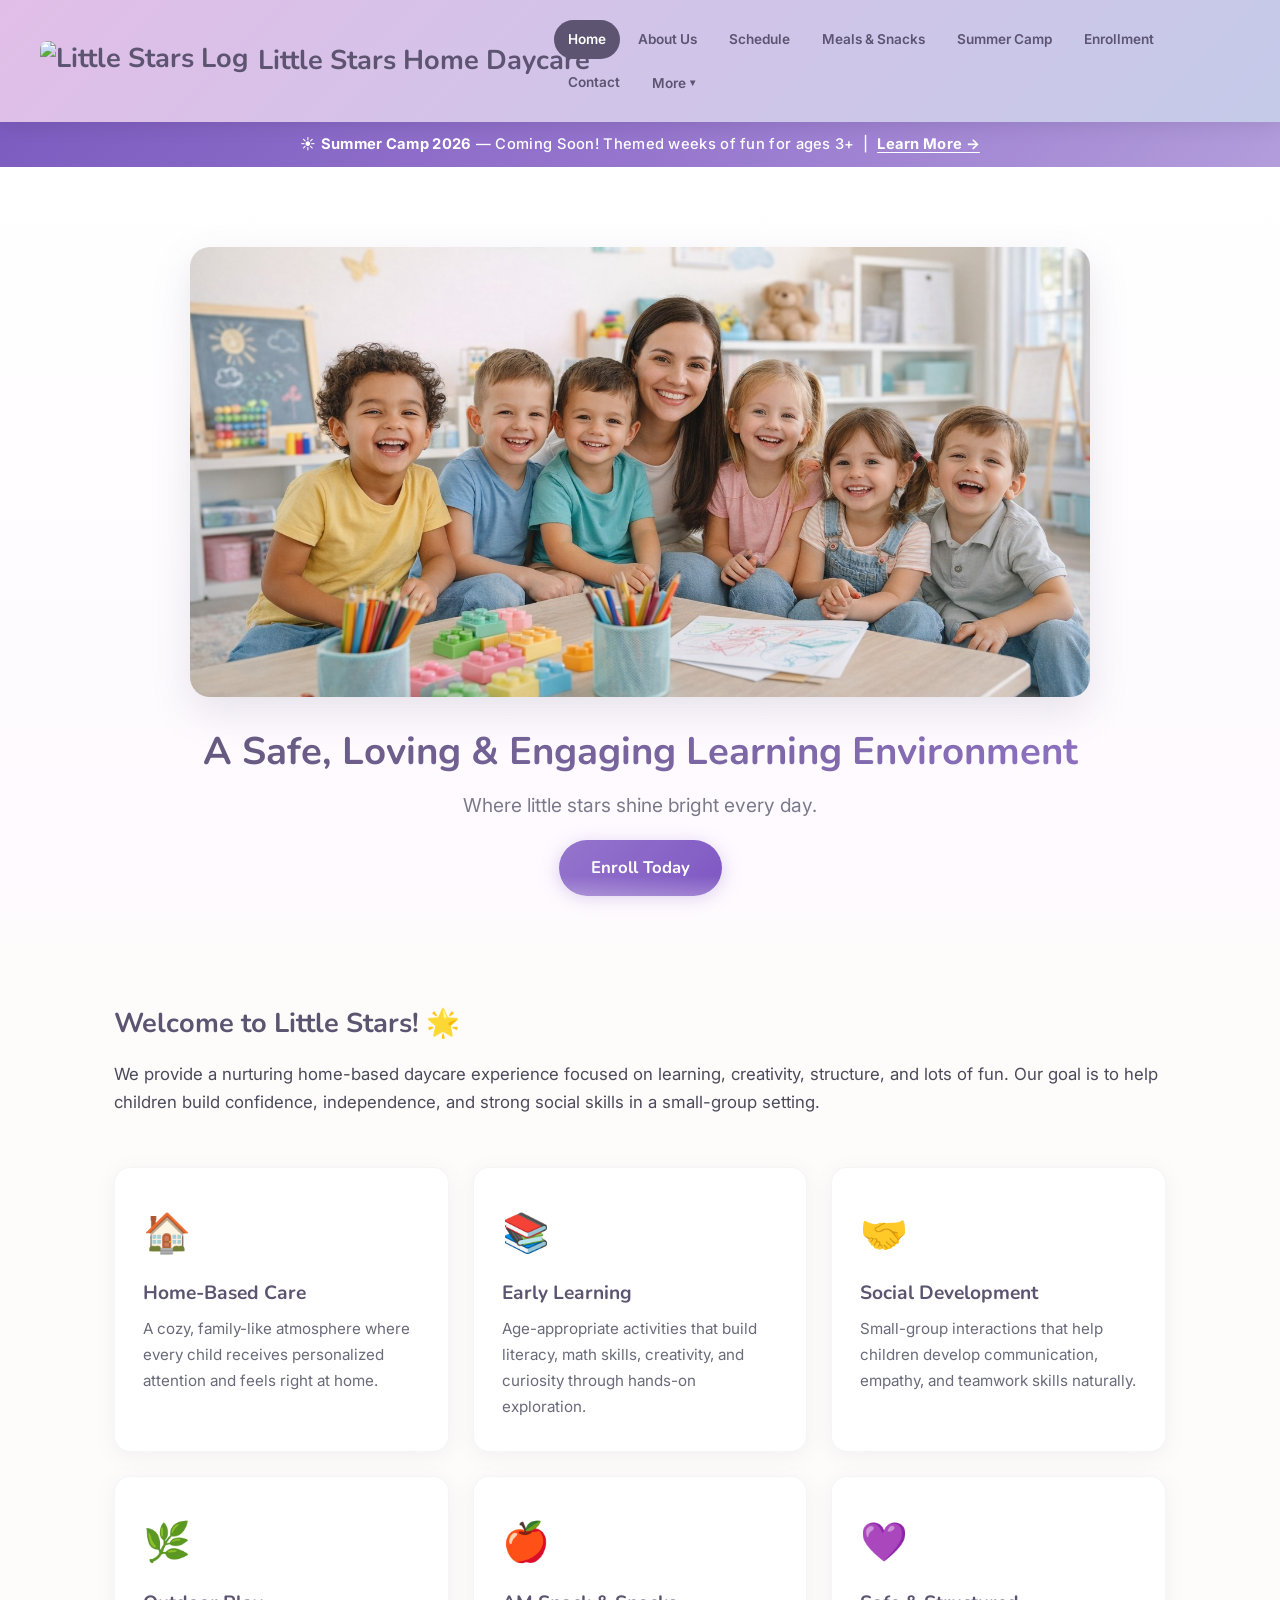
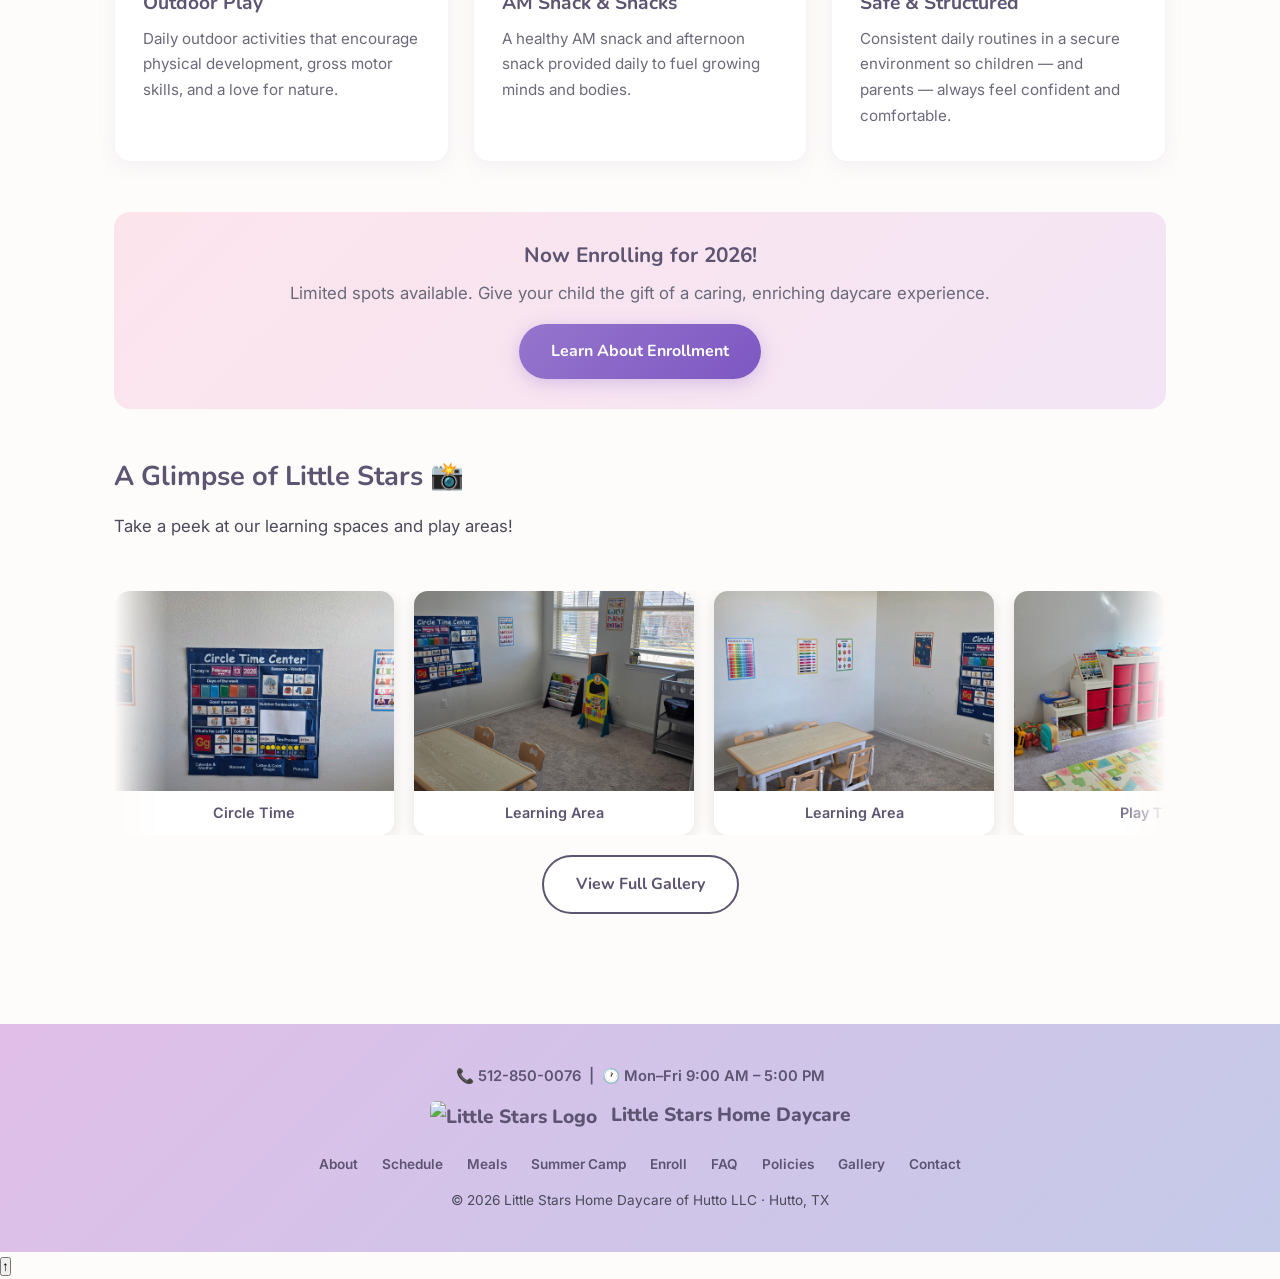
==== commit d29a98ea: "Replace Breakfast with AM Snack across website and remove specific menu items" ====
--- a/index.html
+++ b/index.html
@@ -25,6 +25,7 @@
       <a href="schedule.html">Schedule</a>
       <a href="meals.html">Meals &amp; Snacks</a>
       <!-- <a href="springcamp.html">Spring Camp</a> -->
+      <a href="summercamp.html">Summer Camp</a>
       <a href="enrollment.html">Enrollment</a>
       <a href="contact.html">Contact</a>
       <div class="nav-dropdown">
@@ -44,7 +45,7 @@
 </div> -->
 
 <div class="announcement-banner">
-  ⏳ <strong>New! Half-Day Programs</strong> — Morning &amp; afternoon sessions now available! &nbsp;|&nbsp; <a href="schedule.html#halfday">View Schedules →</a>
+  ☀️ <strong>Summer Camp 2026</strong> — Coming Soon! Themed weeks of fun for ages 3+ &nbsp;|&nbsp; <a href="summercamp.html">Learn More →</a>
 </div>
 
 <section class="hero">
@@ -83,8 +84,8 @@
     </div>
     <div class="card animate-in">
       <span class="card-icon">🍎</span>
-      <h3>Breakfast &amp; Snacks</h3>
-      <p>A healthy breakfast and afternoon snack provided daily to fuel growing minds and bodies.</p>
+      <h3>AM Snack &amp; Snacks</h3>
+      <p>A healthy AM snack and afternoon snack provided daily to fuel growing minds and bodies.</p>
     </div>
     <div class="card animate-in">
       <span class="card-icon">💜</span>
@@ -149,6 +150,10 @@
         <img src="images/play2.jpg" alt="Another view of the play area">
         <div class="carousel-caption">Play Time</div>
       </div>
+      <div class="carousel-slide">
+        <img src="images/outdoor_playset.jpg" alt="Kids enjoying the outdoor playset">
+        <div class="carousel-caption">Outdoor Fun</div>
+      </div>
       <!-- Duplicated for seamless infinite loop -->
       <div class="carousel-slide">
         <img src="images/circletime.jpg" alt="Circle time activities with kids" loading="lazy">
@@ -170,6 +175,10 @@
         <img src="images/play2.jpg" alt="Another view of the play area" loading="lazy">
         <div class="carousel-caption">Play Time</div>
       </div>
+      <div class="carousel-slide">
+        <img src="images/outdoor_playset.jpg" alt="Kids enjoying the outdoor playset" loading="lazy">
+        <div class="carousel-caption">Outdoor Fun</div>
+      </div>
     </div>
   </div>
 
@@ -180,23 +189,25 @@
 
 <footer>
   <div class="footer-inner">
-    <div class="footer-info">📞 512-850-0076 &nbsp;|&nbsp; 🕐 Mon–Fri 9:00 AM – 5:30 PM</div>
+    <div class="footer-info">📞 512-850-0076 &nbsp;|&nbsp; 🕐 Mon–Fri 9:00 AM – 5:00 PM</div>
     <div class="footer-brand"><img src="littlestarslogo.png" alt="Little Stars Logo" class="logo-img">Little Stars Home Daycare</div>
     <div class="footer-links">
       <a href="about.html">About</a>
       <a href="schedule.html">Schedule</a>
       <a href="meals.html">Meals</a>
       <!-- <a href="springcamp.html">Spring Camp</a> -->
+      <a href="summercamp.html">Summer Camp</a>
       <a href="enrollment.html">Enroll</a>
       <a href="faq.html">FAQ</a>
       <a href="policies.html">Policies</a>
       <a href="gallery.html">Gallery</a>
       <a href="contact.html">Contact</a>
     </div>
-    <div class="footer-copy">&copy; 2026 Little Stars Home Daycare &middot; Hutto, TX</div>
+    <div class="footer-copy">&copy; 2026 Little Stars Home Daycare of Hutto LLC &middot; Hutto, TX</div>
   </div>
 </footer>
 
+<button class="back-to-top" aria-label="Back to top">↑</button>
 <script src="script.js"></script>
 </body>
 </html>
--- a/styles.css
+++ b/styles.css
@@ -1087,39 +1087,417 @@
 /* Tab Panels */
 .tab-panel {
   display: none;
+  opacity: 0;
+  transform: translateY(12px);
 }
 
 .tab-panel.active {
   display: block;
-  animation: tabFadeIn 0.4s ease;
-}
-
-@keyframes tabFadeIn {
-  from { opacity: 0; transform: translateY(10px); }
-  to { opacity: 1; transform: translateY(0); }
+  animation: tabSlideIn 0.5s cubic-bezier(0.22, 0.61, 0.36, 1) forwards;
+}
+
+@keyframes tabSlideIn {
+  0% { opacity: 0; transform: translateY(12px); }
+  100% { opacity: 1; transform: translateY(0); }
 }
 
 @media (max-width: 480px) {
   .schedule-tabs {
     gap: 8px;
+    flex-direction: column;
   }
   .schedule-tab {
     padding: 12px 20px;
     font-size: 0.92rem;
-    flex: 1;
-    min-width: 0;
+    width: 100%;
   }
   .tab-badge {
     font-size: 0.65rem;
+  }
+}
+
+/* ===== Age-Breakdown Schedule Table ===== */
+.schedule-table-wrapper {
+  overflow-x: auto;
+  margin: 0 auto 30px;
+  border-radius: 18px;
+  box-shadow: 0 6px 28px rgba(92, 84, 112, 0.10);
+}
+
+.schedule-age-table {
+  width: 100%;
+  border-collapse: separate;
+  border-spacing: 0;
+  background: #fff;
+  font-size: 0.9rem;
+}
+
+.schedule-age-table thead th {
+  padding: 16px 14px;
+  font-family: 'Nunito', sans-serif;
+  font-weight: 700;
+  font-size: 0.85rem;
+  letter-spacing: 0.3px;
+  text-align: center;
+  white-space: nowrap;
+  position: sticky;
+  top: 0;
+  z-index: 3;
+  background: #7c5cbf;
+  color: #fff;
+  border-bottom: 2px solid #6a4daa;
+}
+
+.schedule-age-table thead tr {
+  color: #fff;
+}
+
+/* Sticky header needs wrapper with max-height for scroll */
+.schedule-table-scroll {
+  max-height: 70vh;
+  overflow-y: auto;
+  border-radius: 18px;
+}
+
+.schedule-age-table thead th.col-time {
+  width: 120px;
+  text-align: left;
+  padding-left: 18px;
+}
+
+.schedule-age-table thead th.col-activity {
+  width: 160px;
+  text-align: left;
+}
+
+.schedule-age-table thead .age-label {
+  display: block;
+  font-size: 1.1rem;
+  margin-bottom: 2px;
+}
+
+.schedule-age-table thead .age-range {
+  font-weight: 400;
+  font-size: 0.75rem;
+  opacity: 0.9;
+}
+
+.schedule-age-table td {
+  padding: 13px 14px;
+  vertical-align: middle;
+  border-bottom: 1px solid #f0eef5;
+  line-height: 1.5;
+  color: #4a4a5a;
+  font-size: 0.88rem;
+}
+
+.schedule-age-table td.td-time {
+  font-weight: 700;
+  font-family: 'Nunito', sans-serif;
+  color: #5b3e96;
+  white-space: nowrap;
+  padding-left: 18px;
+  font-size: 0.85rem;
+}
+
+.schedule-age-table td.td-activity {
+  font-weight: 600;
+  color: #3a3a4a;
+  white-space: nowrap;
+}
+
+.schedule-age-table td.td-activity .activity-icon {
+  display: inline-block;
+  width: 24px;
+  text-align: center;
+  margin-right: 4px;
+}
+
+/* Row color coding via left border */
+.schedule-age-table tr.row-play { border-left: 4px solid #26a69a; }
+.schedule-age-table tr.row-learn { border-left: 4px solid #5c6bc0; }
+.schedule-age-table tr.row-meal { border-left: 4px solid #ff8a65; }
+.schedule-age-table tr.row-outdoor { border-left: 4px solid #66bb6a; }
+.schedule-age-table tr.row-hygiene { border-left: 4px solid #b0b0b0; }
+.schedule-age-table tr.row-rest { border-left: 4px solid #9575cd; }
+.schedule-age-table tr.row-creative { border-left: 4px solid #f06292; }
+.schedule-age-table tr.row-pickup { border-left: 4px solid #ffa726; }
+
+/* Subtle alternating row backgrounds */
+.schedule-age-table tbody tr:nth-child(odd) { background: #fdfcff; }
+.schedule-age-table tbody tr:nth-child(even) { background: #f9f7fd; }
+.schedule-age-table tbody tr:hover { background: #f3eefa; }
+
+/* Pickup row highlight */
+.schedule-age-table tr.row-pickup {
+  background: linear-gradient(90deg, #fff8e1 0%, #fff3cd 100%) !important;
+}
+.schedule-age-table tr.row-pickup td {
+  font-weight: 600;
+  color: #bf6c00;
+}
+
+/* Rest row highlight */
+.schedule-age-table tr.row-rest {
+  background: #f5f0ff !important;
+}
+
+/* Age column pills for mobile cards */
+.age-detail {
+  display: block;
+  line-height: 1.55;
+}
+
+/* ===== Color Legend ===== */
+.schedule-legend {
+  display: flex;
+  flex-wrap: wrap;
+  justify-content: center;
+  gap: 10px 18px;
+  margin: 0 auto 24px;
+  padding: 14px 20px;
+  background: #fff;
+  border-radius: 14px;
+  box-shadow: 0 2px 12px rgba(92, 84, 112, 0.07);
+  border: 1px solid #f0eef5;
+}
+
+.legend-item {
+  display: flex;
+  align-items: center;
+  gap: 6px;
+  font-size: 0.8rem;
+  color: #5a5a6a;
+  font-weight: 500;
+}
+
+.legend-dot {
+  width: 12px;
+  height: 12px;
+  border-radius: 3px;
+  flex-shrink: 0;
+}
+
+.legend-dot.dot-play { background: #26a69a; }
+.legend-dot.dot-learn { background: #5c6bc0; }
+.legend-dot.dot-meal { background: #ff8a65; }
+.legend-dot.dot-outdoor { background: #66bb6a; }
+.legend-dot.dot-hygiene { background: #b0b0b0; }
+.legend-dot.dot-rest { background: #9575cd; }
+.legend-dot.dot-creative { background: #f06292; }
+.legend-dot.dot-pickup { background: #ffa726; }
+
+/* ===== Table Includes Summary ===== */
+.table-includes {
+  text-align: center;
+  padding: 14px 20px;
+  margin: -6px auto 28px;
+  background: linear-gradient(135deg, #f5f0ff 0%, #eee8f7 100%);
+  border-radius: 0 0 14px 14px;
+  font-size: 0.85rem;
+  color: #5a5a6a;
+  border: 1px solid #e8e0f0;
+  border-top: none;
+  max-width: 100%;
+}
+
+.table-includes strong {
+  color: #5b3e96;
+}
+
+.table-includes .includes-list {
+  display: inline;
+}
+
+.table-includes .includes-item {
+  display: inline-block;
+  background: #fff;
+  padding: 3px 10px;
+  border-radius: 20px;
+  margin: 3px 3px;
+  font-size: 0.78rem;
+  border: 1px solid #e8e0f0;
+  white-space: nowrap;
+}
+
+@media (max-width: 768px) {
+  /* ---- Transform table rows into stacked cards on mobile ---- */
+  .schedule-table-wrapper {
+    box-shadow: none;
+    border-radius: 0;
+    overflow: visible;
+  }
+
+  .schedule-table-scroll {
+    max-height: none;
+    overflow: visible;
+    border-radius: 0;
+  }
+
+  .schedule-age-table {
+    border-collapse: separate;
+    border-spacing: 0;
+    display: block;
+  }
+
+  .schedule-age-table thead {
+    display: none; /* hide column headers, labels are on each card */
+  }
+
+  .schedule-age-table tbody {
+    display: flex;
+    flex-direction: column;
+    gap: 12px;
+    width: 100%;
+  }
+
+  .schedule-age-table tbody tr {
+    display: flex;
+    flex-wrap: wrap;
+    background: #fff !important;
+    border-radius: 14px;
+    box-shadow: 0 2px 12px rgba(92, 84, 112, 0.08);
+    padding: 0;
+    overflow: hidden;
+    border-left: 5px solid #ccc;
+  }
+
+  /* Preserve row color-coding on mobile */
+  .schedule-age-table tr.row-play   { border-left-color: #26a69a; }
+  .schedule-age-table tr.row-learn  { border-left-color: #5c6bc0; }
+  .schedule-age-table tr.row-meal   { border-left-color: #ff8a65; }
+  .schedule-age-table tr.row-outdoor{ border-left-color: #66bb6a; }
+  .schedule-age-table tr.row-hygiene{ border-left-color: #b0b0b0; }
+  .schedule-age-table tr.row-rest   { border-left-color: #9575cd; }
+  .schedule-age-table tr.row-creative{ border-left-color: #f06292; }
+  .schedule-age-table tr.row-pickup { border-left-color: #ffa726; }
+
+  .schedule-age-table tr.row-pickup {
+    background: linear-gradient(90deg, #fff8e1 0%, #fff3cd 100%) !important;
+  }
+
+  .schedule-age-table tr.row-rest {
+    background: #f5f0ff !important;
+  }
+
+  .schedule-age-table tbody tr td {
+    display: block;
+    border: none;
+    padding: 0;
+    text-align: left;
+    font-size: 0.85rem;
+  }
+
+  /* Time — top-left of a mini header bar */
+  .schedule-age-table td.td-time {
+    flex: 0 0 100%;
+    background: linear-gradient(135deg, #f5f0ff 0%, #eee8f7 100%);
+    padding: 10px 14px 4px;
+    font-size: 0.78rem;
+    font-weight: 700;
+    color: #7c5cbf;
+    border-bottom: none;
+    white-space: normal;
+  }
+
+  /* Activity — directly below time */
+  .schedule-age-table td.td-activity {
+    flex: 0 0 100%;
+    background: linear-gradient(135deg, #f5f0ff 0%, #eee8f7 100%);
+    padding: 0 14px 10px;
+    font-size: 0.92rem;
+    font-weight: 700;
+    color: #3a3a4a;
+    white-space: normal;
+    border-bottom: 1px solid #e8e0f0;
+  }
+
+  /* Age group cells — displayed as labeled rows */
+  .schedule-age-table tbody tr td:nth-child(3),
+  .schedule-age-table tbody tr td:nth-child(4),
+  .schedule-age-table tbody tr td:nth-child(5) {
+    flex: 0 0 100%;
+    padding: 7px 14px;
+    font-size: 0.82rem;
+    color: #4a4a5a;
+    line-height: 1.4;
+    border-bottom: 1px solid #f5f2fa;
+  }
+
+  .schedule-age-table tbody tr td:nth-child(5) {
+    border-bottom: none;
+  }
+
+  /* Add age-group labels via ::before */
+  .schedule-age-table tbody tr td:nth-child(3)::before {
+    content: "👶 14–24 mo — ";
+    font-weight: 600;
+    color: #9575cd;
+    font-size: 0.78rem;
+  }
+
+  .schedule-age-table tbody tr td:nth-child(4)::before {
+    content: "🧒 2–3 yrs — ";
+    font-weight: 600;
+    color: #9575cd;
+    font-size: 0.78rem;
+  }
+
+  .schedule-age-table tbody tr td:nth-child(5)::before {
+    content: "🎒 3+ yrs — ";
+    font-weight: 600;
+    color: #9575cd;
+    font-size: 0.78rem;
+  }
+
+  /* Pickup row: colspan cell — remove labels, center text */
+  .schedule-age-table tr.row-pickup td[colspan] {
+    flex: 0 0 100%;
+    text-align: center;
+    padding: 10px 14px;
+    font-weight: 600;
+    color: #bf6c00;
+    font-size: 0.88rem;
+  }
+
+  .schedule-age-table tr.row-pickup td[colspan]::before {
+    content: none !important;
+  }
+
+  /* Legend: smaller on mobile */
+  .schedule-legend {
+    gap: 6px 12px;
+    padding: 10px 14px;
+  }
+
+  .legend-item {
+    font-size: 0.72rem;
+  }
+
+  .legend-dot {
+    width: 10px;
+    height: 10px;
+  }
+
+  /* Includes summary: wrap pills */
+  .table-includes {
+    padding: 12px 14px;
+    font-size: 0.8rem;
+  }
+
+  .table-includes .includes-item {
+    font-size: 0.72rem;
+    padding: 2px 8px;
   }
 }
 
 /* ===== Half-Day Program Cards ===== */
 .halfday-grid {
   display: grid;
-  grid-template-columns: repeat(2, 1fr);
+  grid-template-columns: 1fr;
+  max-width: 540px;
+  margin: 10px auto 0;
   gap: 24px;
-  margin-top: 10px;
 }
 
 .halfday-card {
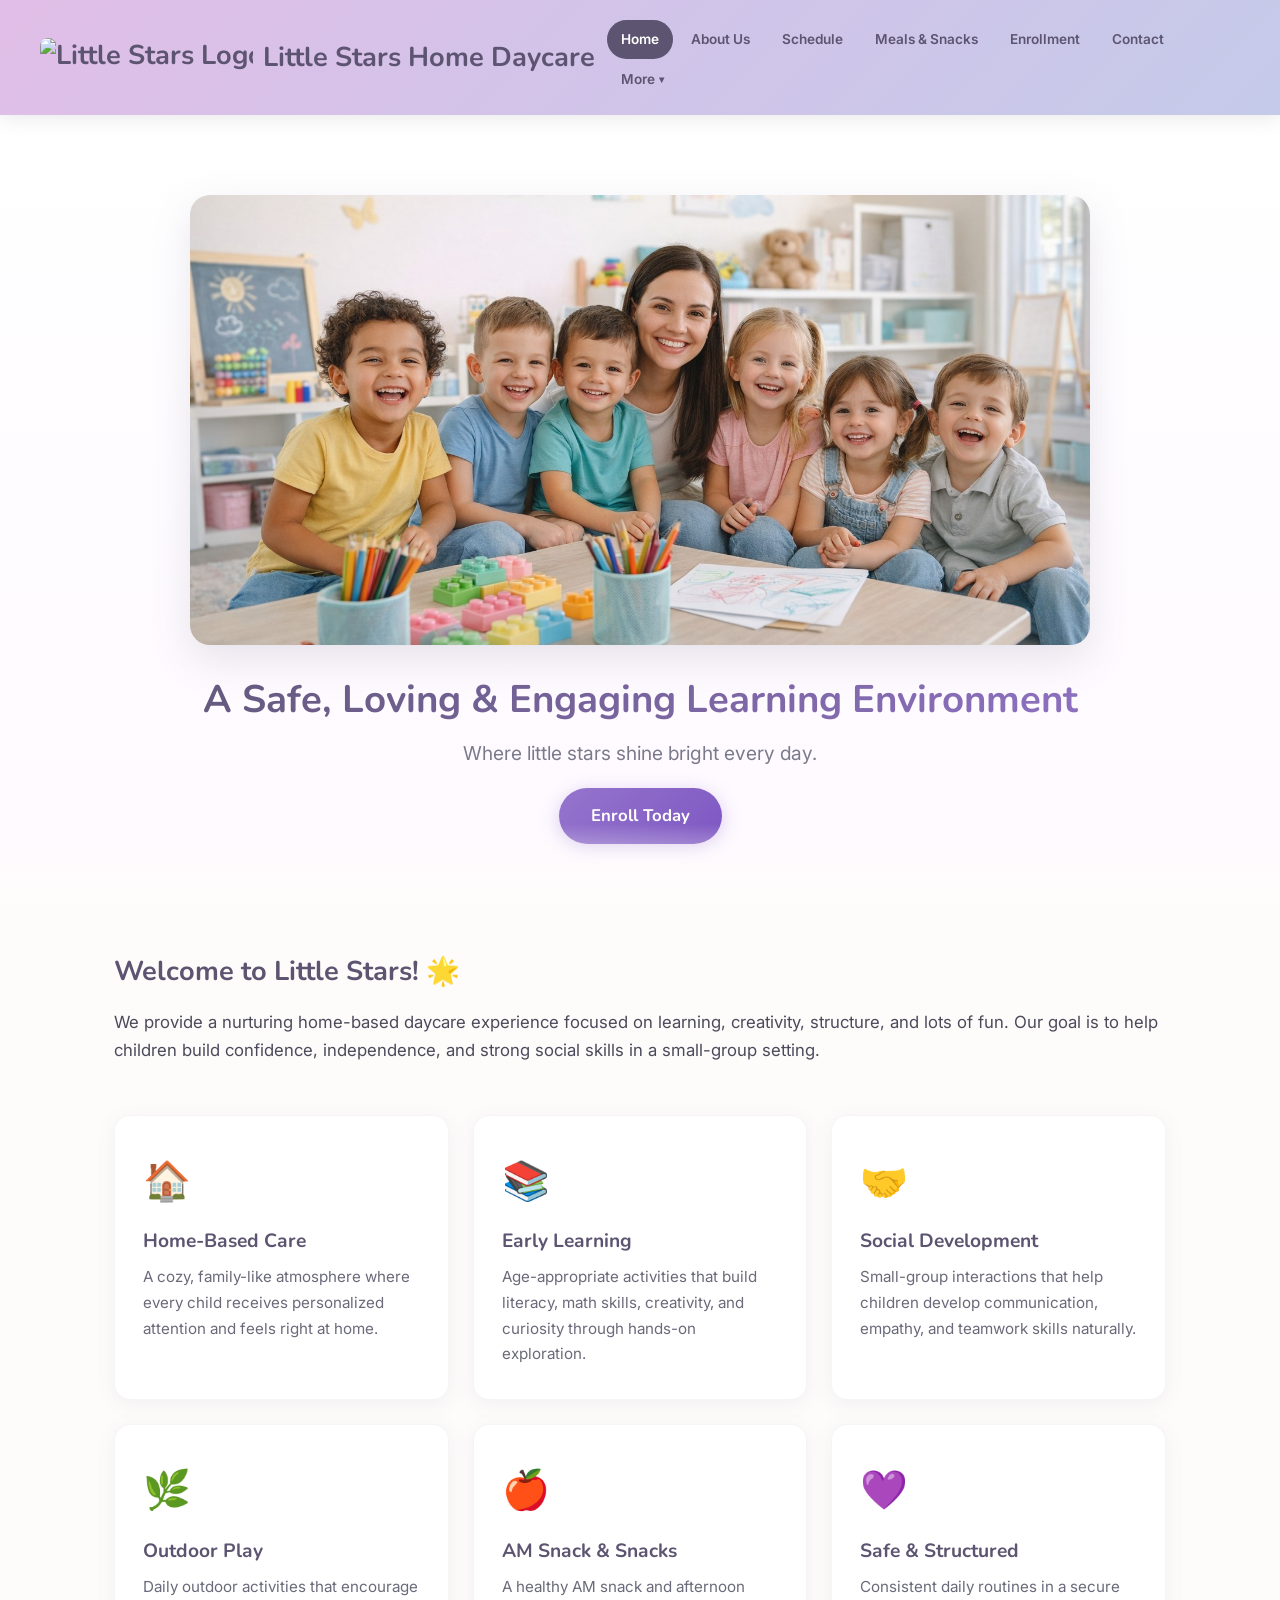
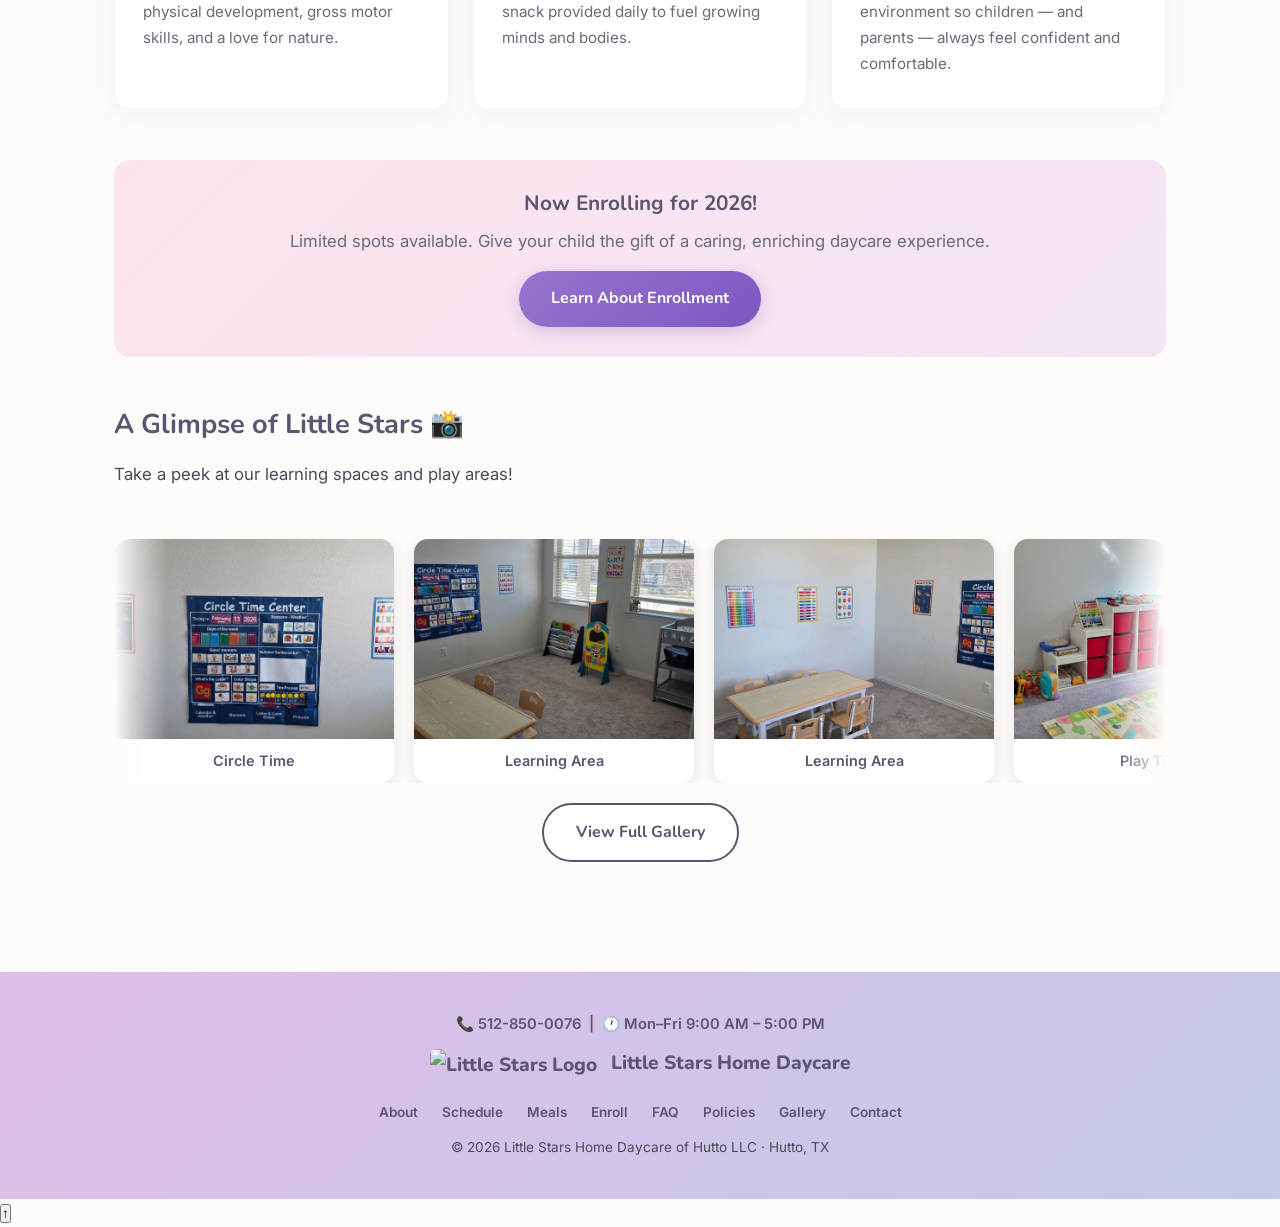
==== commit fac3e17e: "Commented out Summer camp" ====
--- a/index.html
+++ b/index.html
@@ -25,7 +25,7 @@
       <a href="schedule.html">Schedule</a>
       <a href="meals.html">Meals &amp; Snacks</a>
       <!-- <a href="springcamp.html">Spring Camp</a> -->
-      <a href="summercamp.html">Summer Camp</a>
+      <!-- <a href="summercamp.html">Summer Camp</a> -->
       <a href="enrollment.html">Enrollment</a>
       <a href="contact.html">Contact</a>
       <div class="nav-dropdown">
@@ -44,9 +44,9 @@
   🌸 <strong>Spring Camp 2026</strong> — Limited spots available! March 16–20 &nbsp;|&nbsp; <a href="springcamp.html">Learn More &amp; Register →</a>
 </div> -->
 
-<div class="announcement-banner">
+<!-- <div class="announcement-banner">
   ☀️ <strong>Summer Camp 2026</strong> — Coming Soon! Themed weeks of fun for ages 3+ &nbsp;|&nbsp; <a href="summercamp.html">Learn More →</a>
-</div>
+</div> -->
 
 <section class="hero">
   <img src="classroom.jpg" alt="Children learning and playing in a bright classroom">
@@ -196,7 +196,7 @@
       <a href="schedule.html">Schedule</a>
       <a href="meals.html">Meals</a>
       <!-- <a href="springcamp.html">Spring Camp</a> -->
-      <a href="summercamp.html">Summer Camp</a>
+      <!-- <a href="summercamp.html">Summer Camp</a> -->
       <a href="enrollment.html">Enroll</a>
       <a href="faq.html">FAQ</a>
       <a href="policies.html">Policies</a>
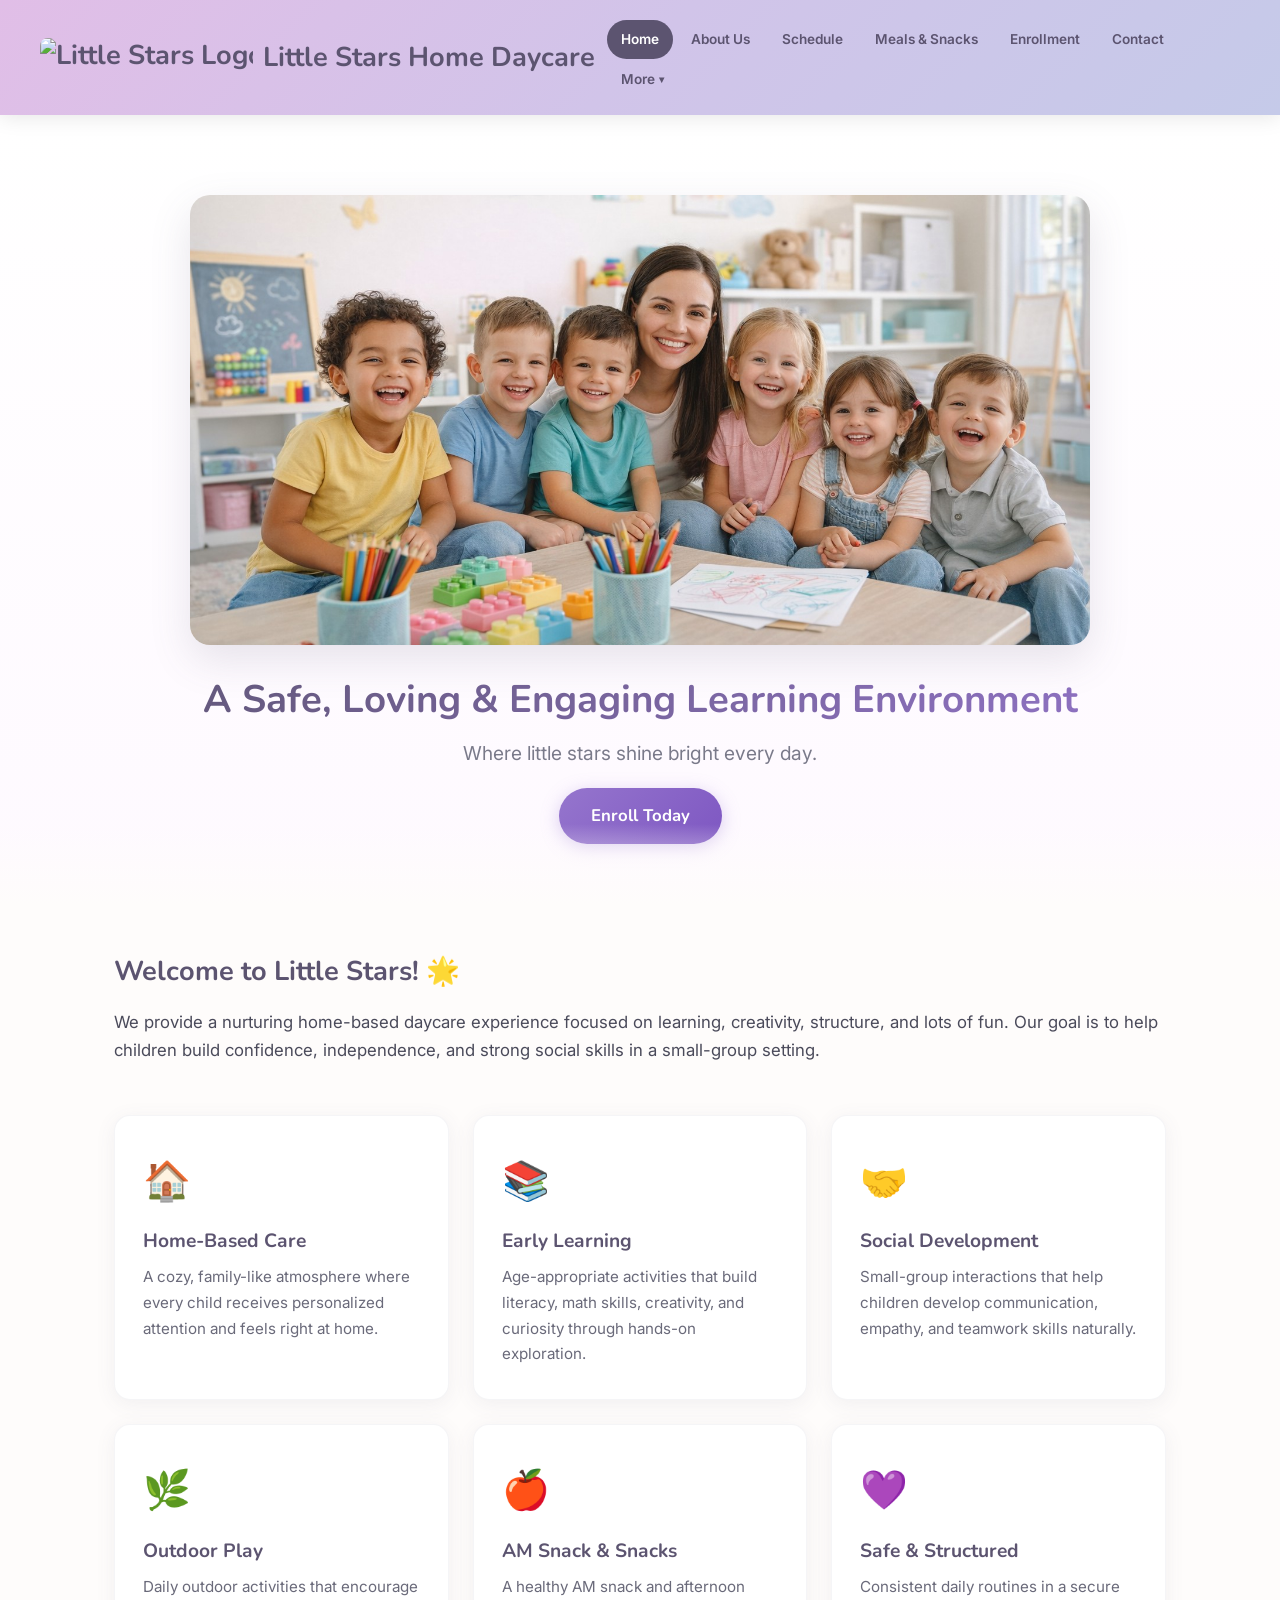
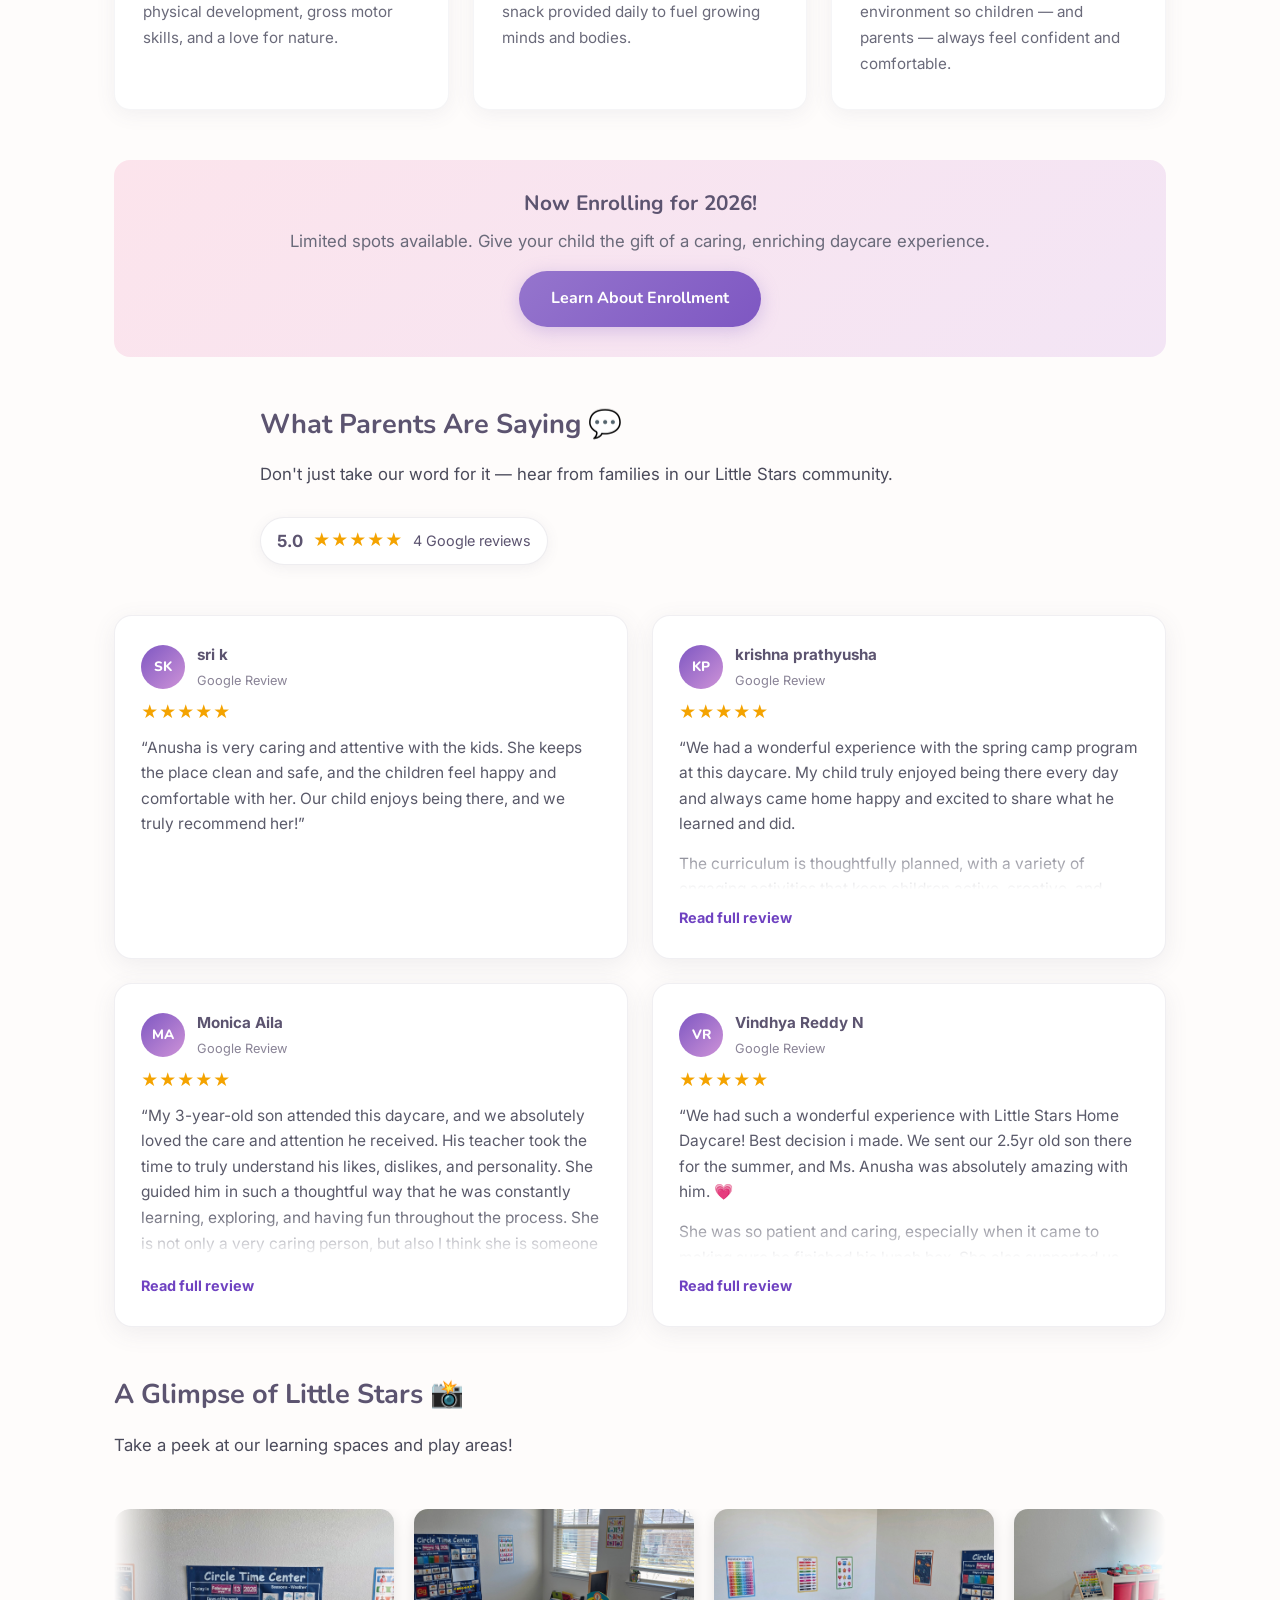
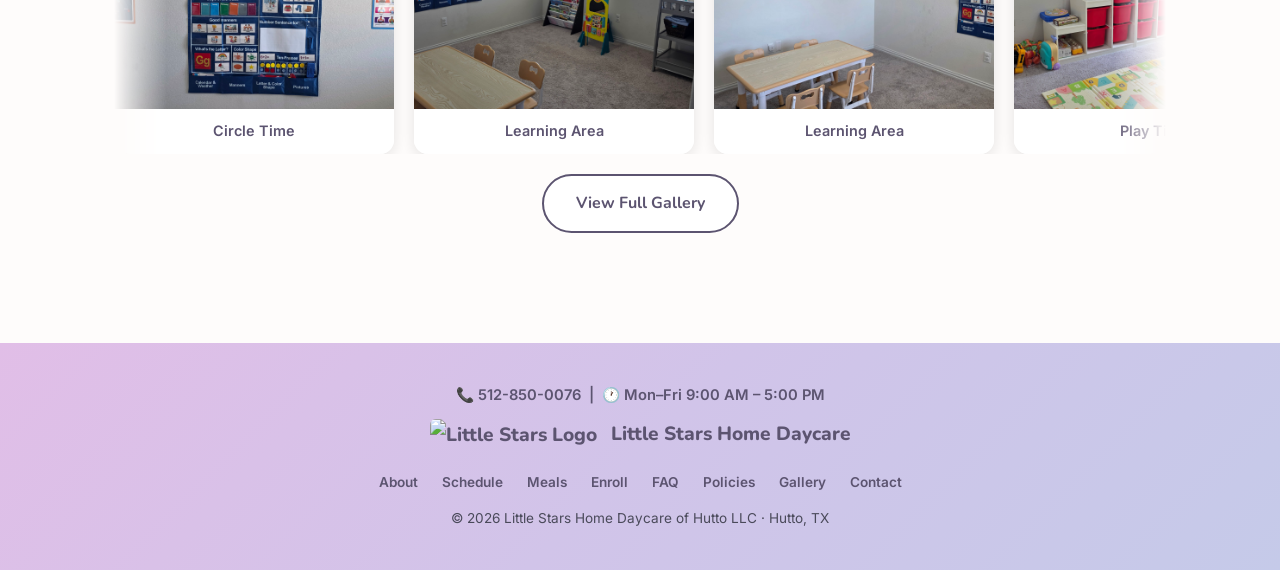
==== commit 707ba0dd: "Added Reviews" ====
--- a/index.html
+++ b/index.html
@@ -100,28 +100,78 @@
     <a href="enrollment.html" class="btn btn-primary" style="margin-top: 16px;">Learn About Enrollment</a>
   </div>
 
-  <!-- <div class="section" style="margin-top: 50px;">
+  <div class="section reviews-heading" style="margin-top: 50px;">
     <h2>What Parents Are Saying 💬</h2>
     <p>Don't just take our word for it — hear from families in our Little Stars community.</p>
+    <div class="reviews-summary" aria-label="5 out of 5 stars from 4 Google reviews">
+      <strong>5.0</strong>
+      <span class="testimonial-stars" aria-hidden="true">★★★★★</span>
+      <span>4 Google reviews</span>
+    </div>
   </div>
 
   <div class="testimonial-grid">
     <div class="testimonial-card animate-in">
-      <div class="testimonial-stars">⭐⭐⭐⭐⭐</div>
-      <p class="testimonial-text">"My daughter absolutely loves going to Little Stars! She's learning so much and always comes home happy. The small group size makes such a difference — she gets so much attention and care."</p>
-      <div class="testimonial-author">— Sarah M., Parent</div>
-    </div>
-    <div class="testimonial-card animate-in">
-      <div class="testimonial-stars">⭐⭐⭐⭐⭐</div>
-      <p class="testimonial-text">"We were nervous about daycare, but Little Stars made the transition so smooth. The daily routine, healthy meals, and outdoor time are exactly what we wanted. Highly recommend!"</p>
-      <div class="testimonial-author">— David &amp; Jessica R., Parents</div>
-    </div>
-    <div class="testimonial-card animate-in">
-      <div class="testimonial-stars">⭐⭐⭐⭐⭐</div>
-      <p class="testimonial-text">"The communication is amazing — I always know what my son did during the day. He's made great friends and his social skills have grown so much since starting here."</p>
-      <div class="testimonial-author">— Maria L., Parent</div>
-    </div>
-  </div> -->
+      <div class="testimonial-card-header">
+        <span class="reviewer-avatar" aria-hidden="true">SK</span>
+        <div>
+          <div class="testimonial-author">sri k</div>
+          <div class="testimonial-source">Google Review</div>
+        </div>
+      </div>
+      <div class="testimonial-stars" aria-label="5 out of 5 stars">★★★★★</div>
+      <div class="testimonial-content">
+        <p class="testimonial-text">“Anusha is very caring and attentive with the kids. She keeps the place clean and safe, and the children feel happy and comfortable with her. Our child enjoys being there, and we truly recommend her!”</p>
+      </div>
+    </div>
+    <div class="testimonial-card animate-in">
+      <div class="testimonial-card-header">
+        <span class="reviewer-avatar" aria-hidden="true">KP</span>
+        <div>
+          <div class="testimonial-author">krishna prathyusha</div>
+          <div class="testimonial-source">Google Review</div>
+        </div>
+      </div>
+      <div class="testimonial-stars" aria-label="5 out of 5 stars">★★★★★</div>
+      <div class="testimonial-content is-collapsed" id="review-krishna">
+        <p class="testimonial-text">“We had a wonderful experience with the spring camp program at this daycare. My child truly enjoyed being there every day and always came home happy and excited to share what he learned and did.</p>
+        <p class="testimonial-text">The curriculum is thoughtfully planned, with a variety of engaging activities that keep children active, creative, and learning throughout the day. We especially appreciated the balance of fun, learning, and social interaction.</p>
+        <p class="testimonial-text">Anusha is incredibly caring and passionate about what she does, and it clearly reflects in the way she interacts with the children. It’s comforting to see someone who genuinely enjoys teaching and creating a positive environment for kids.</p>
+        <p class="testimonial-text">Thank you for making the camp such a memorable and enjoyable experience for our child!”</p>
+      </div>
+      <button class="testimonial-toggle" type="button" aria-expanded="false" aria-controls="review-krishna">Read full review</button>
+    </div>
+    <div class="testimonial-card animate-in">
+      <div class="testimonial-card-header">
+        <span class="reviewer-avatar" aria-hidden="true">MA</span>
+        <div>
+          <div class="testimonial-author">Monica Aila</div>
+          <div class="testimonial-source">Google Review</div>
+        </div>
+      </div>
+      <div class="testimonial-stars" aria-label="5 out of 5 stars">★★★★★</div>
+      <div class="testimonial-content is-collapsed" id="review-monica">
+        <p class="testimonial-text">“My 3-year-old son attended this daycare, and we absolutely loved the care and attention he received. His teacher took the time to truly understand his likes, dislikes, and personality. She guided him in such a thoughtful way that he was constantly learning, exploring, and having fun throughout the process. She is not only a very caring person, but also I think she is someone with a natural teaching instinct. Her ability to teach with love, patience, and care made a huge difference in our son’s growth and now he enjoys the learning process for which we are really grateful.”</p>
+      </div>
+      <button class="testimonial-toggle" type="button" aria-expanded="false" aria-controls="review-monica">Read full review</button>
+    </div>
+    <div class="testimonial-card animate-in">
+      <div class="testimonial-card-header">
+        <span class="reviewer-avatar" aria-hidden="true">VR</span>
+        <div>
+          <div class="testimonial-author">Vindhya Reddy N</div>
+          <div class="testimonial-source">Google Review</div>
+        </div>
+      </div>
+      <div class="testimonial-stars" aria-label="5 out of 5 stars">★★★★★</div>
+      <div class="testimonial-content is-collapsed" id="review-vindhya">
+        <p class="testimonial-text">“We had such a wonderful experience with Little Stars Home Daycare! Best decision i made. We sent our 2.5yr old son there for the summer, and Ms. Anusha was absolutely amazing with him. 💗</p>
+        <p class="testimonial-text">She was so patient and caring, especially when it came to making sure he finished his lunch box. She also supported us tremendously with potty training, which made a big difference for us. We noticed so much improvement in him during his time there not just with potty training, but also with his interest in reading books, listening, and overall kindness and behavior. Her constant updates about him during the daycare time was always comforting.</p>
+        <p class="testimonial-text">It was so comforting to know that he was in a warm, caring environment where he was genuinely looked after and encouraged to learn and grow. We are very grateful to Ms. Anusha for all the love, patience, and support she gave him. Highly recommend Little Stars Home Daycare to any parent looking for a caring and nurturing place for their little one! 💕”</p>
+      </div>
+      <button class="testimonial-toggle" type="button" aria-expanded="false" aria-controls="review-vindhya">Read full review</button>
+    </div>
+  </div>
 
   <div class="section" style="margin-top: 50px;">
     <h2>A Glimpse of Little Stars 📸</h2>
--- a/styles.css
+++ b/styles.css
@@ -606,30 +606,36 @@
 
 /* ===== Contact Form ===== */
 .contact-form {
-  max-width: 600px;
-  margin: 30px auto 0;
+  max-width: 520px;
+  margin: 24px auto 0;
+}
+
+.form-row {
+  display: grid;
+  grid-template-columns: 1fr 1fr;
+  gap: 0 16px;
 }
 
 .form-group {
-  margin-bottom: 20px;
+  margin-bottom: 14px;
 }
 
 .form-group label {
   display: block;
   font-weight: 600;
-  margin-bottom: 6px;
-  color: #5c5470;
-  font-size: 0.95rem;
+  margin-bottom: 4px;
+  color: #5c5470;
+  font-size: 0.85rem;
 }
 
 .form-group input,
 .form-group textarea,
 .form-group select {
   width: 100%;
-  padding: 14px 18px;
+  padding: 10px 14px;
   border: 2px solid #e8e0f0;
-  border-radius: 12px;
-  font-size: 1rem;
+  border-radius: 10px;
+  font-size: 0.9rem;
   font-family: 'Inter', 'Segoe UI', sans-serif;
   color: #4a4a5a;
   transition: border-color 0.3s ease, box-shadow 0.3s ease;
@@ -646,7 +652,13 @@
 
 .form-group textarea {
   resize: vertical;
-  min-height: 120px;
+  min-height: 100px;
+}
+
+@media (max-width: 768px) {
+  .form-row {
+    grid-template-columns: 1fr;
+  }
 }
 
 /* ===== Contact Info Cards ===== */
@@ -1753,14 +1765,21 @@
 }
 
 .animate-in {
-  animation: fadeInUp 0.6s ease forwards;
-}
-
-.animate-in:nth-child(2) { animation-delay: 0.1s; }
-.animate-in:nth-child(3) { animation-delay: 0.2s; }
-.animate-in:nth-child(4) { animation-delay: 0.3s; }
-.animate-in:nth-child(5) { animation-delay: 0.4s; }
-.animate-in:nth-child(6) { animation-delay: 0.5s; }
+  opacity: 0;
+  transform: translateY(20px);
+  transition: opacity 0.6s ease, transform 0.6s ease;
+}
+
+.animate-in.visible {
+  opacity: 1;
+  transform: translateY(0);
+}
+
+.animate-in:nth-child(2) { transition-delay: 0.1s; }
+.animate-in:nth-child(3) { transition-delay: 0.2s; }
+.animate-in:nth-child(4) { transition-delay: 0.3s; }
+.animate-in:nth-child(5) { transition-delay: 0.4s; }
+.animate-in:nth-child(6) { transition-delay: 0.5s; }
 
 /* ===== Responsive ===== */
 @media (max-width: 768px) {
@@ -2003,45 +2022,163 @@
 }
 
 /* ===== Testimonials ===== */
+.reviews-heading {
+  max-width: 760px;
+  margin-left: auto;
+  margin-right: auto;
+}
+
+.reviews-summary {
+  display: inline-flex;
+  align-items: center;
+  gap: 10px;
+  margin-top: 14px;
+  padding: 9px 16px;
+  background: #fff;
+  border: 1px solid rgba(92, 84, 112, 0.1);
+  border-radius: 999px;
+  box-shadow: 0 3px 14px rgba(92, 84, 112, 0.08);
+  color: #5c5470;
+  font-size: 0.9rem;
+}
+
+.reviews-summary strong {
+  font-size: 1.05rem;
+}
+
+.reviews-summary .testimonial-stars {
+  margin: 0;
+}
+
 .testimonial-grid {
   display: grid;
-  grid-template-columns: repeat(auto-fit, minmax(280px, 1fr));
+  grid-template-columns: repeat(2, minmax(0, 1fr));
   gap: 24px;
-  margin-top: 10px;
+  max-width: 1100px;
+  margin: 10px auto 0;
 }
 
 .testimonial-card {
+  display: flex;
+  flex-direction: column;
   background: #fff;
-  border-radius: 16px;
-  padding: 30px 28px;
-  box-shadow: 0 4px 20px rgba(92, 84, 112, 0.08);
-  border: 1px solid rgba(92, 84, 112, 0.06);
-  border-top: 4px solid #ce93d8;
-  transition: transform 0.3s ease;
+  border-radius: 18px;
+  padding: 26px;
+  box-shadow: 0 6px 24px rgba(92, 84, 112, 0.09);
+  border: 1px solid rgba(92, 84, 112, 0.09);
+  transition: transform 0.25s ease, box-shadow 0.25s ease;
 }
 
 .testimonial-card:hover {
-  transform: translateY(-3px);
+  transform: translateY(-2px);
+  box-shadow: 0 10px 30px rgba(92, 84, 112, 0.13);
+}
+
+.testimonial-card-header {
+  display: flex;
+  align-items: center;
+  gap: 12px;
+  margin-bottom: 12px;
+}
+
+.reviewer-avatar {
+  display: inline-flex;
+  align-items: center;
+  justify-content: center;
+  flex: 0 0 44px;
+  width: 44px;
+  height: 44px;
+  border-radius: 50%;
+  background: linear-gradient(135deg, #7e57c2, #ce93d8);
+  color: #fff;
+  font-family: 'Nunito', sans-serif;
+  font-size: 0.85rem;
+  font-weight: 800;
 }
 
 .testimonial-stars {
-  font-size: 1rem;
-  letter-spacing: 2px;
-  margin-bottom: 12px;
+  color: #f4a300;
+  font-size: 1.05rem;
+  letter-spacing: 1px;
+  line-height: 1;
+  margin-bottom: 14px;
+}
+
+.testimonial-content {
+  position: relative;
+}
+
+.testimonial-content.is-collapsed {
+  max-height: 10.2rem;
+  overflow: hidden;
+}
+
+.testimonial-content.is-collapsed::after {
+  content: '';
+  position: absolute;
+  right: 0;
+  bottom: 0;
+  left: 0;
+  height: 3.5rem;
+  background: linear-gradient(to bottom, rgba(255, 255, 255, 0), #fff 85%);
+  pointer-events: none;
 }
 
 .testimonial-text {
-  font-size: 1rem;
-  font-style: italic;
+  font-size: 0.97rem;
   color: #5a5a6a;
-  line-height: 1.7;
-  margin-bottom: 16px;
+  line-height: 1.65;
+  margin: 0 0 14px;
 }
 
 .testimonial-author {
   font-weight: 700;
-  font-size: 0.92rem;
-  color: #5c5470;
+  font-size: 0.95rem;
+  color: #5c5470;
+}
+
+.testimonial-source {
+  margin-top: 2px;
+  color: #8a8497;
+  font-size: 0.8rem;
+}
+
+.testimonial-toggle {
+  align-self: flex-start;
+  margin-top: auto;
+  padding: 8px 0 2px;
+  border: 0;
+  background: transparent;
+  color: #6f42c1;
+  font: inherit;
+  font-size: 0.9rem;
+  font-weight: 700;
+  cursor: pointer;
+}
+
+.testimonial-toggle:hover,
+.testimonial-toggle:focus-visible {
+  color: #4f2d91;
+  text-decoration: underline;
+}
+
+@media (max-width: 768px) {
+  .testimonial-grid {
+    grid-template-columns: 1fr;
+    gap: 18px;
+  }
+
+  .testimonial-card {
+    padding: 22px;
+  }
+}
+
+@media (max-width: 480px) {
+  .reviews-summary {
+    gap: 7px;
+    padding: 8px 12px;
+    font-size: 0.8rem;
+  }
 }
 
 /* ===== FAQ Accordion ===== */
@@ -2062,6 +2199,12 @@
 
 .faq-item[open] {
   box-shadow: 0 6px 25px rgba(92, 84, 112, 0.12);
+  border-color: #9575cd;
+}
+
+.faq-item[open] .faq-question {
+  background: rgba(149, 117, 205, 0.06);
+  color: #3d3555;
 }
 
 .faq-question {
@@ -2165,6 +2308,16 @@
   color: #5c5470;
   text-align: center;
   background: #fff;
+}
+
+.gallery-featured {
+  border: 2px solid #e8b931;
+}
+
+.gallery-featured .gallery-caption {
+  background: linear-gradient(135deg, #fff8e1, #fff);
+  color: #b8860b;
+  font-weight: 700;
 }
 
 /* ===== Policy Cards ===== */
@@ -2431,3 +2584,106 @@
     font-size: 11pt;
   }
 }
+
+/* ===== Camp Hero Image with Overlay ===== */
+.camp-hero-image {
+  position: relative;
+  max-width: 900px;
+  margin: 0 auto 30px;
+  padding: 0 20px;
+  text-align: center;
+}
+
+.camp-hero-image img {
+  width: 100%;
+  border-radius: 20px;
+  box-shadow: 0 15px 40px rgba(92, 84, 112, 0.15);
+  display: block;
+}
+
+.camp-hero-image::after {
+  content: "";
+  position: absolute;
+  top: 0;
+  left: 20px;
+  right: 20px;
+  bottom: 0;
+  border-radius: 20px;
+  background: linear-gradient(
+    to bottom,
+    rgba(149, 117, 205, 0.1),
+    rgba(92, 84, 112, 0.35)
+  );
+  pointer-events: none;
+}
+
+/* ===== Back to Top Button ===== */
+.back-to-top {
+  position: fixed;
+  bottom: 30px;
+  right: 30px;
+  width: 44px;
+  height: 44px;
+  border-radius: 50%;
+  background: #5c5470;
+  color: #fff;
+  border: none;
+  cursor: pointer;
+  font-size: 1.3rem;
+  display: flex;
+  align-items: center;
+  justify-content: center;
+  box-shadow: 0 4px 15px rgba(92, 84, 112, 0.3);
+  opacity: 0;
+  visibility: hidden;
+  transform: translateY(10px);
+  transition: opacity 0.3s ease, visibility 0.3s ease, transform 0.3s ease, background 0.3s ease;
+  z-index: 999;
+}
+
+.back-to-top.visible {
+  opacity: 1;
+  visibility: visible;
+  transform: translateY(0);
+}
+
+.back-to-top:hover {
+  background: #9575cd;
+}
+
+/* ===== Dual Announcement Banners ===== */
+.banner-row {
+  display: flex;
+}
+
+.banner-row .announcement-banner {
+  flex: 1;
+  border-right: 1px solid rgba(255, 255, 255, 0.2);
+}
+
+.banner-row .announcement-banner:last-child {
+  border-right: none;
+}
+
+@media (max-width: 768px) {
+  .banner-row {
+    flex-direction: column;
+  }
+
+  .banner-row .announcement-banner {
+    border-right: none;
+    border-bottom: 1px solid rgba(255, 255, 255, 0.15);
+  }
+
+  .banner-row .announcement-banner:last-child {
+    border-bottom: none;
+  }
+
+  .back-to-top {
+    bottom: 20px;
+    right: 20px;
+    width: 40px;
+    height: 40px;
+    font-size: 1.1rem;
+  }
+}
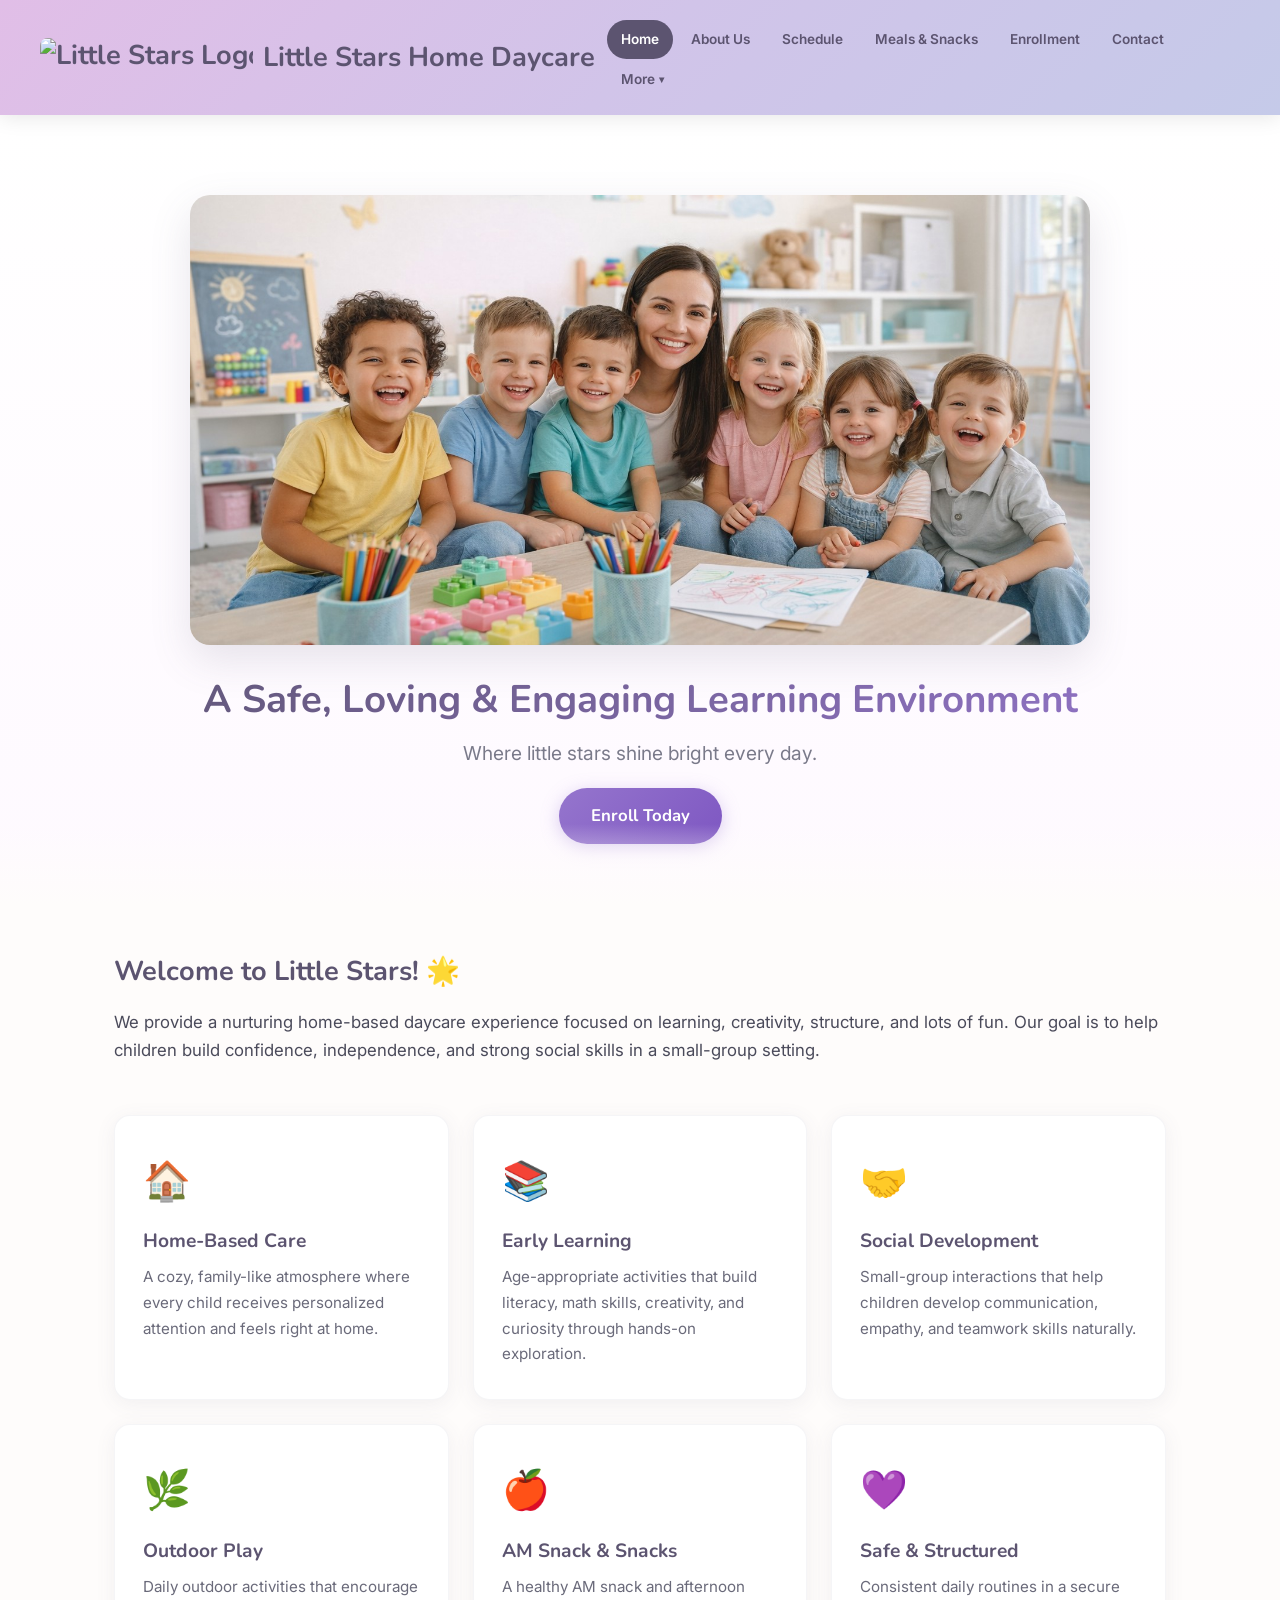
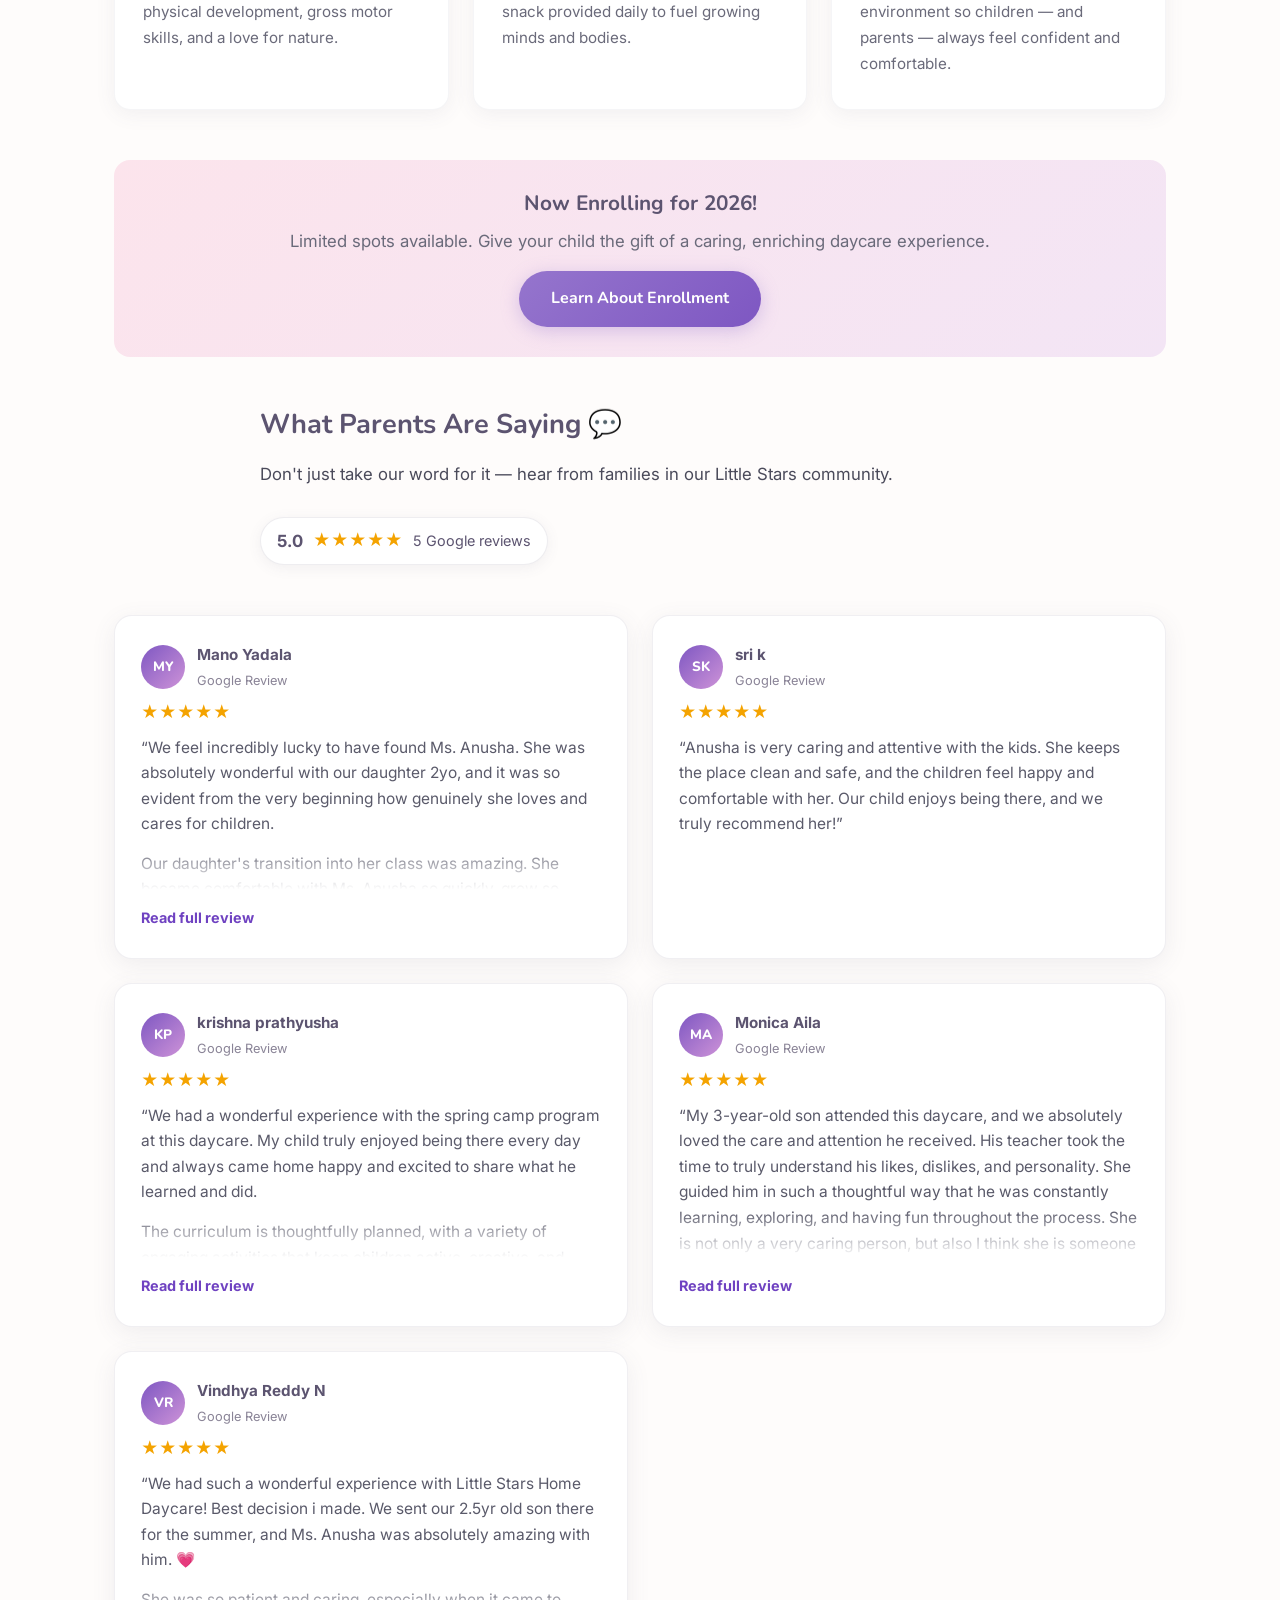
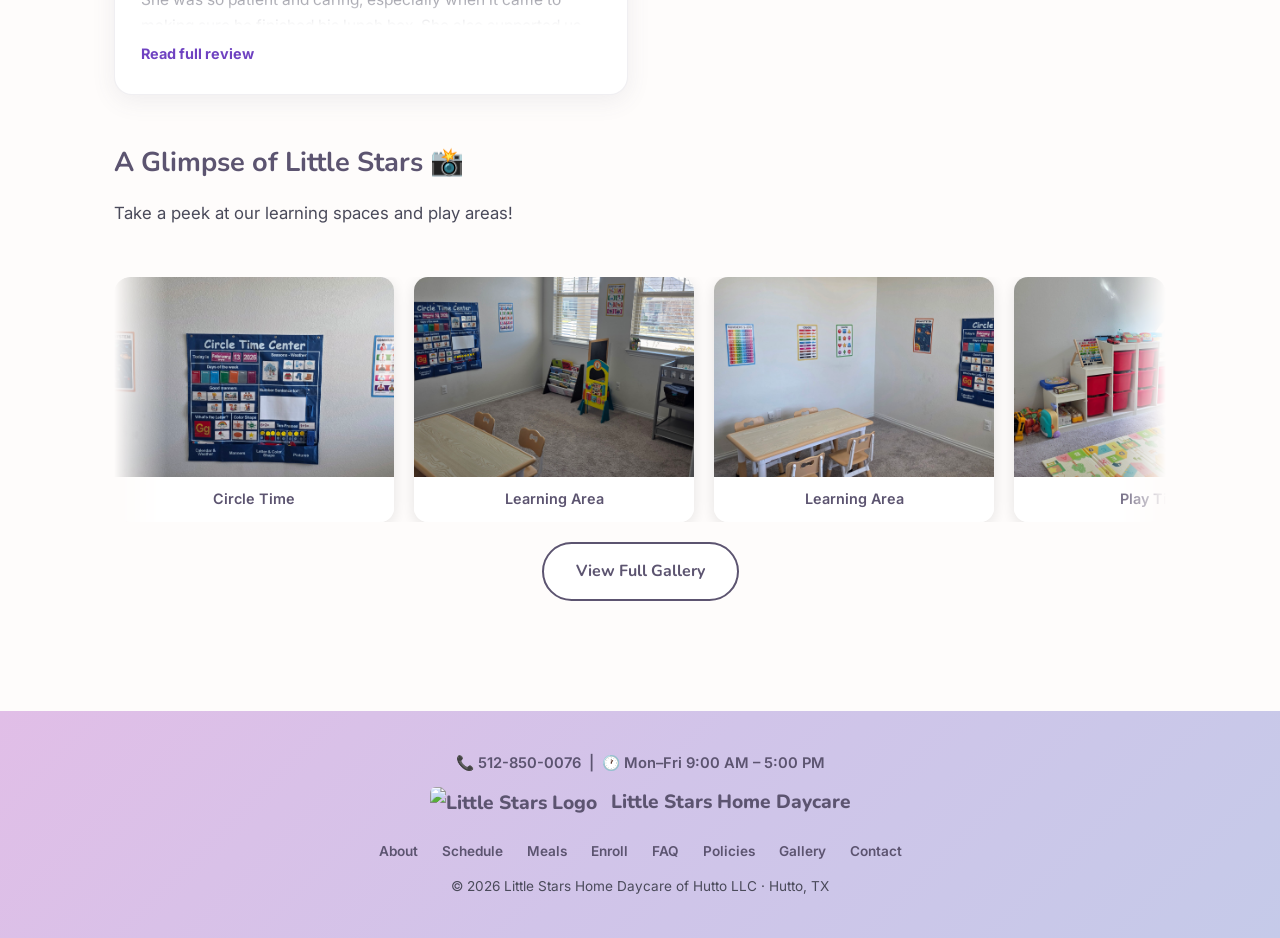
==== commit 371cc2b1: "Added a review" ====
--- a/index.html
+++ b/index.html
@@ -103,14 +103,31 @@
   <div class="section reviews-heading" style="margin-top: 50px;">
     <h2>What Parents Are Saying 💬</h2>
     <p>Don't just take our word for it — hear from families in our Little Stars community.</p>
-    <div class="reviews-summary" aria-label="5 out of 5 stars from 4 Google reviews">
+    <div class="reviews-summary" aria-label="5 out of 5 stars from 5 Google reviews">
       <strong>5.0</strong>
       <span class="testimonial-stars" aria-hidden="true">★★★★★</span>
-      <span>4 Google reviews</span>
+      <span>5 Google reviews</span>
     </div>
   </div>
 
   <div class="testimonial-grid">
+    <div class="testimonial-card animate-in">
+      <div class="testimonial-card-header">
+        <span class="reviewer-avatar" aria-hidden="true">MY</span>
+        <div>
+          <div class="testimonial-author">Mano Yadala</div>
+          <div class="testimonial-source">Google Review</div>
+        </div>
+      </div>
+      <div class="testimonial-stars" aria-label="5 out of 5 stars">★★★★★</div>
+      <div class="testimonial-content is-collapsed" id="review-mano">
+        <p class="testimonial-text">“We feel incredibly lucky to have found Ms. Anusha. She was absolutely wonderful with our daughter 2yo, and it was so evident from the very beginning how genuinely she loves and cares for children.</p>
+        <p class="testimonial-text">Our daughter's transition into her class was amazing. She became comfortable with Ms. Anusha so quickly, grew so attached to her, and soon reached the point where she didn't even want to leave daycare at the end of the day! As a parent, there is no better feeling than knowing your child feels that happy, safe, and loved with their teacher.</p>
+        <p class="testimonial-text">Ms. Anusha is not only an amazing teacher, but also such a kind, patient, caring, and wonderful person. The amount of patience and love she showed our daughter is honestly hard to put into words in a review. You can tell that caring for children isn't just a job for her, she truly loves what she does, and the kids feel that too.</p>
+        <p class="testimonial-text">I'm so, so glad our daughter had the chance to be with Ms. Anusha. She made such a positive difference in her daycare experience, and we will always be grateful for her. Any child would be incredibly lucky to have her as their teacher. 💗”</p>
+      </div>
+      <button class="testimonial-toggle" type="button" aria-expanded="false" aria-controls="review-mano">Read full review</button>
+    </div>
     <div class="testimonial-card animate-in">
       <div class="testimonial-card-header">
         <span class="reviewer-avatar" aria-hidden="true">SK</span>
